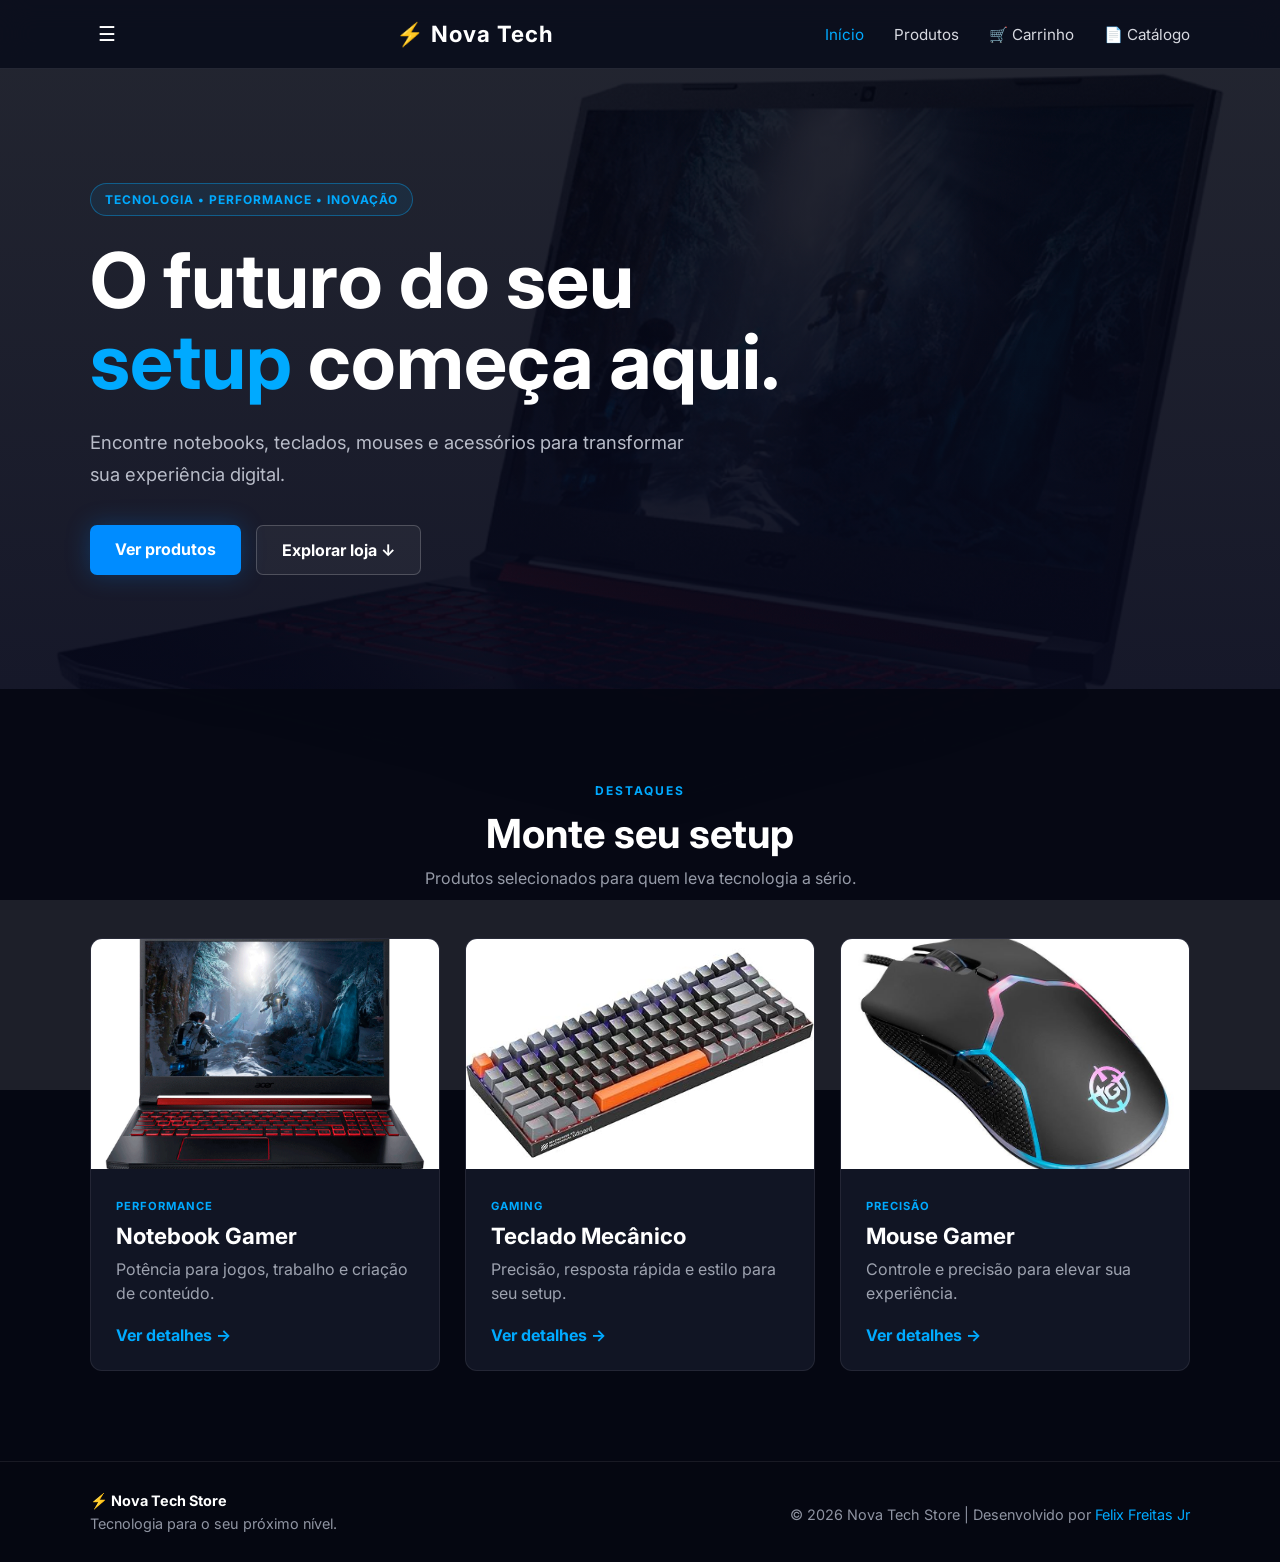
==== index.html @ f1680852 "feat: implementar layout inicial, carrinho localStorage e páginas produtos/detalhes/carrinho" ====
<!DOCTYPE html>
<html lang="pt-br">

<head>
    <meta charset="UTF-8">
    <meta name="viewport" content="width=device-width, initial-scale=1.0">

    <link rel="shortcut icon" href="img/favicon.png" type="image/x-icon">
    <link rel="stylesheet" href="css/style.css">

    <link href="https://fonts.googleapis.com/css2?family=Inter:wght@300;400;600;700;800&display=swap" rel="stylesheet">

    <title>Nova Tech Store</title>
</head>

<body>

    <header class="navbar">

        <div class="logo">
            ⚡ Nova Tech
        </div>

        <nav>
            <ul class="nav-links">
                <li>
                    <a href="index.html" class="active">
                        Início
                    </a>
                </li>

                <li>
                    <a href="pages/produtos.html">
                        Produtos
                    </a>
                </li>

                <!-- <li>
                    <a href="pages/detalhes.html">
                        Detalhes
                    </a>
                </li> -->

                <li>
                    <a href="pages/carrinho.html">
                        🛒 Carrinho
                    </a>
                </li>

                <li>
                    <a href="doc/catalogo.pdf" target="_blank">
                        📄 Catálogo
                    </a>
                </li>

            </ul>
        </nav>

    </header>


    <main>

        <section class="hero">

            <div class="hero-text">

                <span class="tag">
                    TECNOLOGIA • PERFORMANCE • INOVAÇÃO
                </span>

                <h1>
                    O futuro do seu
                    <span>setup</span>
                    começa aqui.
                </h1>

                <p>
                    Encontre notebooks, teclados, mouses e
                    acessórios para transformar sua experiência
                    digital.
                </p>

                <div class="hero-buttons">

                    <a href="pages/produtos.html" class="btn-primary">
                        Ver produtos
                    </a>

                    <a href="#destaques" class="btn-secondary">
                        Explorar loja ↓
                    </a>

                </div>

            </div>

        </section>


        <section id="destaques" class="destaques">

            <div class="section-title">

                <span>DESTAQUES</span>

                <h2>
                    Monte seu setup
                </h2>

                <p>
                    Produtos selecionados para quem leva
                    tecnologia a sério.
                </p>

            </div>


            <div class="cards">


                <article class="card">

                    <div class="card-image">

                        <img src="img/Notebook Gamer.png"
                            alt="Notebook Gamer">

                    </div>

                    <div class="card-content">

                        <span>
                            PERFORMANCE
                        </span>

                        <h3>
                            Notebook Gamer
                        </h3>

                        <p>
                            Potência para jogos, trabalho
                            e criação de conteúdo.
                        </p>

                        <a href="pages/detalhes.html">
                            Ver detalhes →
                        </a>

                    </div>

                </article>


                <article class="card">

                    <div class="card-image">

                        <img src="img/Teclado Mecânico.jpg"
                            alt="Teclado Mecânico">

                    </div>

                    <div class="card-content">

                        <span>
                            GAMING
                        </span>

                        <h3>
                            Teclado Mecânico
                        </h3>

                        <p>
                            Precisão, resposta rápida e
                            estilo para seu setup.
                        </p>

                        <a href="pages/detalhes.html">
                            Ver detalhes →
                        </a>

                    </div>

                </article>


                <article class="card">

                    <div class="card-image">

                        <img src="img/Mouse Gamer.jpg"
                            alt="Mouse Gamer">

                    </div>

                    <div class="card-content">

                        <span>
                            PRECISÃO
                        </span>

                        <h3>
                            Mouse Gamer
                        </h3>

                        <p>
                            Controle e precisão para elevar
                            sua experiência.
                        </p>

                        <a href="pages/detalhes.html">
                            Ver detalhes →
                        </a>

                    </div>

                </article>

            </div>

        </section>

    </main>


    <footer>

        <div>

            <strong>
                ⚡ Nova Tech Store
            </strong>

            <p>
                Tecnologia para o seu próximo nível.
            </p>

        </div>

        <p>
            © 2026 Nova Tech Store |
            Desenvolvido por
            <a href="https://github.com" target="_blank">
                Felix Freitas Jr
            </a>
        </p>

    </footer>


    <script src="js/script.js"></script>

</body>

</html>
---- css/style.css ----
/* CONFIGURAÇÕES GERAIS */

@import url('https://fonts.googleapis.com/css2?family=Inter:ital,opsz,wght@0,14..32,100..900;1,14..32,100..900&display=swap');

* {
    margin: 0;
    padding: 0;
    box-sizing: border-box;
}

html {
    scroll-behavior: smooth;
}

body {
    min-height: 100vh;

    font-family: "Inter", Arial, Helvetica, sans-serif;;
    color: white;

    background-image:
        linear-gradient(rgba(5, 8, 20, 0.88),
            rgba(8, 10, 30, 0.96)),
        url("../img/Notebook Gamer1.png");

    background-repeat: no-repeat;
    background-position: center;
    background-attachment: fixed;
    background-size: cover;

    background-color: #080b16;
}

/* MENU */

.navbar {
    position: sticky;
    top: 0;
    z-index: 1000;

    display: flex;
    justify-content: space-between;
    align-items: center;

    padding: 18px 7%;

    background-color: rgba(7, 10, 25, 0.80);

    backdrop-filter: blur(15px);
    -webkit-backdrop-filter: blur(15px);
    /* Safari */

    border-bottom: 1px solid rgba(255, 255, 255, 0.10);
}

/* LOGO */

.logo {
    font-size: 1.4rem;
    font-weight: bold;
    letter-spacing: 1px;
}

.logo span {
    color: #00aaff;
}

/* LINKS */

.nav-links {
    display: flex;
    gap: 30px;
    list-style: none;
}

.nav-links a {
    position: relative;
    color: #d7d9e0;
    text-decoration: none;
    font-size: 0.95rem;
    transition: 0.3s;
}

.nav-links a:hover {
    color: #00aaff;
}

/* LINHA DO LINK */

.nav-links a::after {
    content: "";
    position: absolute;
    left: 0;
    bottom: -7px;
    width: 0;
    height: 2px;
    background-color: #00aaff;
    transition: 0.3s;
}

.nav-links a:hover::after {
    width: 100%;
}

/* LINK ATIVO */

.nav-links .active {
    color: #00aaff;
}

/* HERO */

.hero {
    min-height: 620px;
    display: flex;
    align-items: center;
    padding: 80px 7%;
}

/* TEXTO */

.hero-text {
    max-width: 700px;
}

/* TAG */

.tag {
    display: inline-block;
    margin-bottom: 25px;
    padding: 8px 14px;
    border: 1px solid rgba(0, 170, 255, 0.4);
    border-radius: 30px;
    background-color: rgba(0, 170, 255, 0.08);
    color: #00aaff;
    font-size: 0.75rem;
    font-weight: bold;
    letter-spacing: 1px;
}

/* TÍTULO */

.hero h1 {
    font-size: clamp(2.8rem, 6vw, 5.5rem);
    line-height: 1.05;
    margin-bottom: 25px;
}

.hero h1 span {
    color: #00aaff;
}

/* TEXTO */

.hero p {
    max-width: 600px;
    margin-bottom: 35px;
    color: #b8bcc8;
    font-size: 1.15rem;
    line-height: 1.7;
}

/* BOTÕES */

.hero-buttons {
    display: flex;
    gap: 15px;
    flex-wrap: wrap;
}

.btn-primary,
.btn-secondary {
    display: inline-block;
    padding: 14px 25px;
    border-radius: 7px;
    text-decoration: none;
    font-weight: bold;
    transition: 0.3s;
}

/* BOTÃO PRINCIPAL */

.btn-primary {
    background-color: #008cff;
    color: white;
    box-shadow: 0 0 25px rgba(0, 140, 255, 0.25);
}

.btn-primary:hover {
    transform: translateY(-3px);
    box-shadow: 0 0 35px rgba(0, 140, 255, 0.50);
}

/* BOTÃO SECUNDÁRIO */

.btn-secondary {
    border: 1px solid rgba(255, 255, 255, 0.20);
    color: white;
    background-color: rgba(255, 255, 255, 0.05);
}

.btn-secondary:hover {
    background-color: rgba(255, 255, 255, 0.12);
    transform: translateY(-3px);
}

/* DESTAQUES */

.destaques {
    padding: 90px 7%;
    background-color: rgba(5, 7, 18, 0.90);
}

/* TÍTULO DA SEÇÃO */

.section-title {
    text-align: center;
    margin-bottom: 50px;
}

.section-title span {
    color: #00aaff;
    font-size: 0.75rem;
    font-weight: bold;
    letter-spacing: 2px;
}

.section-title h2 {
    margin: 10px 0;
    font-size: 2.5rem;
}

.section-title p {
    color: #969ba8;
}

/* CARDS */

.cards {
    display: grid;
    grid-template-columns: repeat(3, 1fr);
    gap: 25px;
    max-width: 1200px;
    margin: auto;
}

/* CARD */

.card {
    overflow: hidden;
    border: 1px solid rgba(255, 255, 255, 0.08);
    border-radius: 12px;
    background-color: rgba(20, 24, 40, 0.85);
    transition: 0.35s;
}

.card:hover {
    transform: translateY(-8px);
    border-color: rgba(0, 170, 255, 0.45);
    box-shadow: 0 15px 40px rgba(0, 0, 0, 0.35);
}

/* IMAGEM */

.card-image {
    height: 230px;
    display: flex;
    justify-content: center;
    align-items: center;
    overflow: hidden;
    background-color: rgba(255, 255, 255, 0.03);
}

.card-image img {
    width: 100%;
    height: 100%;
    object-fit: cover;
    transition: 0.4s;
}

.card:hover .card-image img {
    transform: scale(1.06);
}

/* CONTEÚDO */

.card-content {
    padding: 25px;
}

.card-content>span {
    color: #00aaff;
    font-size: 0.7rem;
    font-weight: bold;
    letter-spacing: 1px;
}

.card-content h3 {
    margin: 8px 0;
    font-size: 1.4rem;
}

.card-content p {
    margin-bottom: 20px;
    color: #9da2af;
    line-height: 1.5;
}

.card-content a {
    color: #00aaff;
    text-decoration: none;
    font-weight: bold;
}

.card-content a:hover {
    text-decoration: underline;
}

/* RODAPÉ */

footer {
    display: flex;
    justify-content: space-between;
    align-items: center;
    gap: 20px;
    padding: 30px 7%;
    border-top: 1px solid rgba(255, 255, 255, 0.08);
    background-color: #050711;
    color: #8f94a2;
    font-size: 0.9rem;
}

footer strong {
    color: white;
}

footer p {
    margin-top: 5px;
}

footer a {
    color: #00aaff;
    text-decoration: none;
}

/* CELULAR */

@media (max-width: 800px) {

    .navbar {
        flex-direction: column;
        gap: 15px;
    }

    .nav-links {
        gap: 15px;
        flex-wrap: wrap;
        justify-content: center;
    }

    .hero {
        min-height: 550px;

        padding: 60px 7%;
    }

    .cards {
        grid-template-columns: 1fr;
        max-width: 500px;
    }

    footer {
        flex-direction: column;
        text-align: center;
    }
}

/* =========================================
   PÁGINA DE PRODUTOS
   ========================================= */

.pagina-produtos {
    padding: 80px 7%;
}


/* CABEÇALHO */

.cabecalho-produtos {
    max-width: 800px;
    margin: 0 auto 60px;
    text-align: center;
}

.cabecalho-produtos>span {
    color: #00aaff;
    font-size: 0.75rem;
    font-weight: bold;
    letter-spacing: 2px;
}

.cabecalho-produtos h1 {
    margin: 15px 0;
    font-size: clamp(2.3rem, 5vw, 4rem);
    line-height: 1.1;
}

.cabecalho-produtos h1 strong {
    color: #00aaff;
}

.cabecalho-produtos p {
    color: #9da2af;
    font-size: 1.1rem;
    line-height: 1.6;
}


/* =========================================
   GRADE DE PRODUTOS
   ========================================= */

.grade-produtos {
    max-width: 1250px;
    margin: auto;
    display: grid;
    grid-template-columns: repeat(3, 1fr);
    gap: 25px;
}


/* =========================================
   CARD DO PRODUTO
   ========================================= */

.produto {
    overflow: hidden;
    background-color: rgba(15, 20, 35, 0.90);
    border: 1px solid rgba(255, 255, 255, 0.08);
    border-radius: 12px;
    transition: 0.35s;
}

.produto:hover {
    transform: translateY(-8px);
    border-color: rgba(0, 170, 255, 0.50);
    box-shadow:
        0 15px 40px rgba(0, 0, 0, 0.40),
        0 0 25px rgba(0, 170, 255, 0.08);
}


/* =========================================
   IMAGEM DO PRODUTO
   ========================================= */

.produto-imagem {
    height: 250px;
    display: flex;
    justify-content: center;
    align-items: center;
    overflow: hidden;
    background-color: rgba(255, 255, 255, 0.04);
}

.produto-imagem img {
    width: 100%;
    height: 100%;
    object-fit: cover;
    transition: 0.4s;
}

.produto:hover .produto-imagem img {
    transform: scale(1.07);
}


/* =========================================
   INFORMAÇÕES
   ========================================= */

.produto-info {
    padding: 25px;
}

.categoria {
    color: #00aaff;
    font-size: 0.7rem;
    font-weight: bold;
    letter-spacing: 1.5px;
}

.produto-info h2 {
    margin: 8px 0 10px;
    font-size: 1.35rem;
}

.produto-info p {
    min-height: 50px;
    margin-bottom: 20px;
    color: #999fac;
    line-height: 1.5;
}


/* =========================================
   PREÇO + BOTÃO
   ========================================= */

.produto-final {
    display: flex;
    justify-content: space-between;
    align-items: center;
    gap: 10px;
}

.produto-final strong {
    font-size: 1.25rem;
    color: white;
}

.produto-final a {
    padding: 9px 15px;
    border-radius: 6px;
    background-color: #008cff;
    color: white;
    text-decoration: none;
    font-size: 0.85rem;
    font-weight: bold;
    transition: 0.3s;
}

.produto-final a:hover {
    background-color: #006dcc;
    transform: scale(1.05);
}


/* =========================================
   RESPONSIVIDADE
   ========================================= */

@media (max-width: 1000px) {

    .grade-produtos {
        grid-template-columns: repeat(2, 1fr);
    }

}


@media (max-width: 650px) {

    .grade-produtos {
        grid-template-columns: 1fr;
    }

    .pagina-produtos {
        padding: 50px 5%;
    }

}

/* =========================================
   PÁGINA DE CONTATO
   ========================================= */

.pagina-contato {
    padding: 80px 7%;
}


/* CABEÇALHO */

.cabecalho-contato {
    max-width: 800px;
    margin: 0 auto 60px;
    text-align: center;
}

.cabecalho-contato>span {
    color: #00aaff;
    font-size: 0.75rem;
    font-weight: bold;
    letter-spacing: 2px;
}

.cabecalho-contato h1 {
    margin: 15px 0;
    font-size: clamp(2.3rem, 5vw, 4rem);
    line-height: 1.1;
}

.cabecalho-contato h1 strong {
    color: #00aaff;
}

.cabecalho-contato p {
    color: #9da2af;
    font-size: 1.1rem;
    line-height: 1.6;
}


/* ÁREA PRINCIPAL */

.area-contato {
    max-width: 1100px;
    margin: auto;

    display: grid;
    grid-template-columns: 0.9fr 1.1fr;

    gap: 60px;
    align-items: start;
}


/* INFORMAÇÕES */

.contato-info {
    padding-top: 20px;
}

.contato-info>span {
    color: #00aaff;
    font-size: 0.75rem;
    font-weight: bold;
    letter-spacing: 2px;
}

.contato-info h2 {
    margin: 15px 0 20px;

    font-size: 2.3rem;
    line-height: 1.2;
}

.contato-info h2 strong {
    color: #00aaff;
}

.contato-info>p {
    color: #9da2af;
    line-height: 1.7;
    margin-bottom: 35px;
}


/* DETALHES */

.contato-detalhes {
    display: flex;
    flex-direction: column;
    gap: 20px;
}

.contato-detalhes>div {
    display: flex;
    align-items: center;
    gap: 15px;
}

.contato-detalhes>div>span {
    width: 45px;
    height: 45px;

    display: flex;
    justify-content: center;
    align-items: center;

    border: 1px solid rgba(0, 170, 255, 0.25);
    border-radius: 8px;

    background-color: rgba(0, 170, 255, 0.08);

    font-size: 1.2rem;
}

.contato-detalhes strong {
    color: white;
}

.contato-detalhes p {
    margin-top: 4px;
    color: #8f94a2;
}


/* FORMULÁRIO */

.formulario-container {
    padding: 35px;

    border: 1px solid rgba(255, 255, 255, 0.08);
    border-radius: 12px;

    background-color: rgba(15, 20, 35, 0.90);

    box-shadow:
        0 15px 40px rgba(0, 0, 0, 0.25);
}


/* CAMPOS */

.campo {
    margin-bottom: 20px;
}

.campo label {
    display: block;

    margin-bottom: 8px;

    color: #d7d9e0;

    font-size: 0.9rem;
    font-weight: bold;
}


/* INPUTS */

.campo input,
.campo select,
.campo textarea {

    width: 100%;

    padding: 13px 15px;

    border: 1px solid rgba(255, 255, 255, 0.12);
    border-radius: 7px;

    outline: none;

    background-color: rgba(255, 255, 255, 0.05);

    color: white;

    font-family: inherit;
    font-size: 0.95rem;

    transition: 0.3s;
}


/* PLACEHOLDER */

.campo input::placeholder,
.campo textarea::placeholder {
    color: #737987;
}


/* SELECT */

.campo select {
    cursor: pointer;
}

.campo select option {
    background-color: #101522;
    color: white;
}


/* FOCO */

.campo input:focus,
.campo select:focus,
.campo textarea:focus {

    border-color: #00aaff;

    box-shadow:
        0 0 0 3px rgba(0, 170, 255, 0.10);
}


/* TEXTAREA */

.campo textarea {
    resize: vertical;
    min-height: 130px;
}


/* CHECKBOX */

.campo-checkbox {
    display: flex;
    align-items: center;

    gap: 10px;

    margin: 5px 0 25px;
}

.campo-checkbox input {
    width: 16px;
    height: 16px;

    accent-color: #00aaff;

    cursor: pointer;
}

.campo-checkbox label {
    color: #8f94a2;

    font-size: 0.85rem;

    cursor: pointer;
}


/* BOTÃO */

.btn-formulario {

    width: 100%;

    padding: 14px 20px;

    border: none;
    border-radius: 7px;

    background-color: #008cff;

    color: white;

    font-size: 0.95rem;
    font-weight: bold;

    cursor: pointer;

    box-shadow:
        0 0 25px rgba(0, 140, 255, 0.20);

    transition: 0.3s;
}

.btn-formulario:hover {

    transform: translateY(-3px);

    background-color: #0099ff;

    box-shadow:
        0 0 35px rgba(0, 140, 255, 0.45);
}


/* RESPONSIVIDADE */

@media (max-width: 850px) {

    .area-contato {
        grid-template-columns: 1fr;

        gap: 40px;
    }

    .contato-info {
        text-align: center;
    }

    .contato-detalhes {
        max-width: 400px;
        margin: auto;

        text-align: left;
    }

}


@media (max-width: 600px) {

    .pagina-contato {
        padding: 50px 5%;
    }

    .formulario-container {
        padding: 25px 20px;
    }

}

/* ===== Complemento: integração páginas produtos/detalhes/carrinho ===== */

/* Contador do carrinho (pequeno badge no link) */
#cart-count {
    display: inline-block;
    min-width: 20px;
    padding: 2px 6px;
    border-radius: 999px;
    background: rgba(0, 170, 255, 0.12);
    color: var(--accent, #00aaff);
    font-weight: 800;
    font-size: 0.85rem;
    vertical-align: middle;
    margin-left: 6px;
}

/* Botão adicionar ao carrinho (consistente com UI) */
.add-to-cart {
    background: linear-gradient(90deg, #00aaff, #7af0ff);
    color: #071827;
    border: none;
    padding: 8px 12px;
    border-radius: 8px;
    font-weight: 700;
    cursor: pointer;
    transition: transform 140ms ease, box-shadow 140ms ease;
}

.add-to-cart:hover {
    transform: translateY(-3px);
    box-shadow: 0 8px 20px rgba(0, 170, 255, 0.08);
}

.add-to-cart[disabled] {
    opacity: 0.7;
    cursor: default;
    transform: none;
}

/* Página de detalhes: layout responsivo */
.pagina-detalhes .detalhes-produto {
    display: flex;
    gap: 28px;
    align-items: flex-start;
    max-width: 1200px;
    margin: 0 auto;
    padding: 40px 7%;
}

.imagem-detalhe {
    flex: 0 0 420px;
    background: rgba(255, 255, 255, 0.02);
    padding: 18px;
    border-radius: 12px;
    display: flex;
    align-items: center;
    justify-content: center;
}

.imagem-detalhe img {
    max-width: 100%;
    height: auto;
    object-fit: contain;
}

.informacoes-detalhe {
    flex: 1;
    display: flex;
    flex-direction: column;
    gap: 12px;
}

/* Especificações e preço */
.especificacoes {
    color: #9da2af;
    padding-left: 1rem;
    margin-top: 8px;
}

.preco-detalhe strong {
    color: var(--accent, #00aaff);
    font-size: 1.5rem;
}

/* Carrinho: lista de itens */
.lista-carrinho {
    background: rgba(255, 255, 255, 0.02);
    border-radius: 12px;
    padding: 14px;
    border: 1px solid rgba(255, 255, 255, 0.04);
    min-height: 140px;
}

.item-carrinho {
    display: flex;
    gap: 12px;
    align-items: center;
    padding: 10px 0;
    border-bottom: 1px solid rgba(255, 255, 255, 0.03);
}

.item-carrinho:last-child {
    border-bottom: none;
}

.item-thumb {
    width: 84px;
    height: 64px;
    background: rgba(255, 255, 255, 0.02);
    display: flex;
    align-items: center;
    justify-content: center;
    border-radius: 8px;
    overflow: hidden;
}

.item-thumb img {
    max-width: 100%;
    max-height: 100%;
    object-fit: contain;
}

.item-info {
    flex: 1;
    display: flex;
    flex-direction: column;
    gap: 4px;
}

.item-info .nome {
    font-weight: 700;
    color: #fff;
}

.item-info .sku {
    color: #9da2af;
    font-size: 0.9rem;
}

/* Ações do item (quantidade / remover) */
.item-actions {
    display: flex;
    flex-direction: column;
    gap: 8px;
    align-items: flex-end;
}

.item-actions input[type="number"] {
    width: 72px;
    padding: 6px;
    border-radius: 8px;
    border: 1px solid rgba(255, 255, 255, 0.06);
    background: transparent;
    color: inherit;
}

.item-actions .remove-item {
    background: transparent;
    border: 1px solid rgba(255, 255, 255, 0.06);
    color: var(--muted, #9da2af);
    padding: 6px 8px;
    border-radius: 8px;
    cursor: pointer;
}

/* Resumo do pedido (lado direito) */
.resumo-carrinho {
    background: rgba(255, 255, 255, 0.02);
    border-radius: 12px;
    padding: 16px;
    border: 1px solid rgba(255, 255, 255, 0.04);
}

.resumo-carrinho h2 {
    margin-bottom: 8px;
    color: #fff;
}

#total-carrinho {
    font-weight: 800;
    color: var(--accent, #00aaff);
    font-size: 1.15rem;
}

/* Formulário de checkout (estilização leve) */
.formulario-pedido label {
    display: block;
    margin-top: 10px;
    color: var(--muted, #9da2af);
    font-weight: 700;
}

.formulario-pedido input,
.formulario-pedido select {
    width: 100%;
    padding: 10px;
    margin-top: 6px;
    border-radius: 8px;
    border: 1px solid rgba(255, 255, 255, 0.06);
    background: transparent;
    color: inherit;
}

.formulario-pedido button[type="submit"] {
    margin-top: 12px;
}

/* Menu mobile: quando JS mostra .nav-links no mobile */
.nav-links.mobile-open {
    display: flex !important;
    flex-direction: column;
    gap: 12px;
    padding: 12px;
    background: rgba(255, 255, 255, 0.02);
    border-radius: 8px;
}

/* Utilitários */
.hidden {
    display: none !important;
}

.center {
    text-align: center;
}

.text-muted {
    color: #9da2af;
}

/* Responsividade fina */
@media (max-width: 980px) {
    .pagina-detalhes .detalhes-produto {
        flex-direction: column;
        padding: 28px 5%;
    }

    .item-thumb {
        width: 72px;
        height: 56px;
    }
}

@media (max-width: 640px) {
    .nav-links {
        display: none;
    }

    /* JS deve alternar .mobile-open */
    .pagina-carrinho {
        padding: 20px 5%;
        grid-template-columns: 1fr;
    }

    .pagina-detalhes .detalhes-produto {
        padding: 18px 5%;
    }
}

/* ===== Ajustes visuais para contato / formulário ===== */
.pagina-contato, .formulario-pedido {
  padding: 40px 7%;
  max-width: 1100px;
  margin: 0 auto;
}

.formulario-pedido {
  background: linear-gradient(180deg, rgba(255,255,255,0.02), rgba(255,255,255,0.01));
  border-radius: 12px;
  padding: 20px;
  border: 1px solid rgba(255,255,255,0.04);
}

.formulario-pedido h2 {
  margin-bottom: 8px;
  color: #fff;
}

.formulario-pedido p { color: #9da2af; margin-bottom: 12px; }

.formulario-pedido label {
  display:block;
  margin-top:12px;
  color:#d7d9e0;
  font-weight:700;
  font-size:0.95rem;
}

.formulario-pedido input,
.formulario-pedido select,
.formulario-pedido textarea {
  width:100%;
  padding:12px 14px;
  margin-top:6px;
  border-radius:8px;
  border:1px solid rgba(255,255,255,0.06);
  background: rgba(255,255,255,0.02);
  color: #e6eef6;
  font-size:0.95rem;
}

.formulario-pedido textarea { min-height:120px; resize:vertical; }

.btn-formulario, .formulario-pedido button[type="submit"] {
  display:inline-block;
  width:100%;
  padding:12px 16px;
  margin-top:14px;
  border-radius:8px;
  border:none;
  background: linear-gradient(90deg,#00aaff,#7af0ff);
  color:#071827;
  font-weight:800;
  cursor:pointer;
  box-shadow: 0 10px 30px rgba(0,170,255,0.08);
}

.btn-formulario:hover, .formulario-pedido button[type="submit"]:hover {
  transform: translateY(-3px);
  box-shadow: 0 14px 40px rgba(0,170,255,0.12);
}

/* Responsividade */
@media (max-width: 800px) {
  .formulario-pedido { padding: 16px; }
  .pagina-contato { padding: 28px 5%; }
}
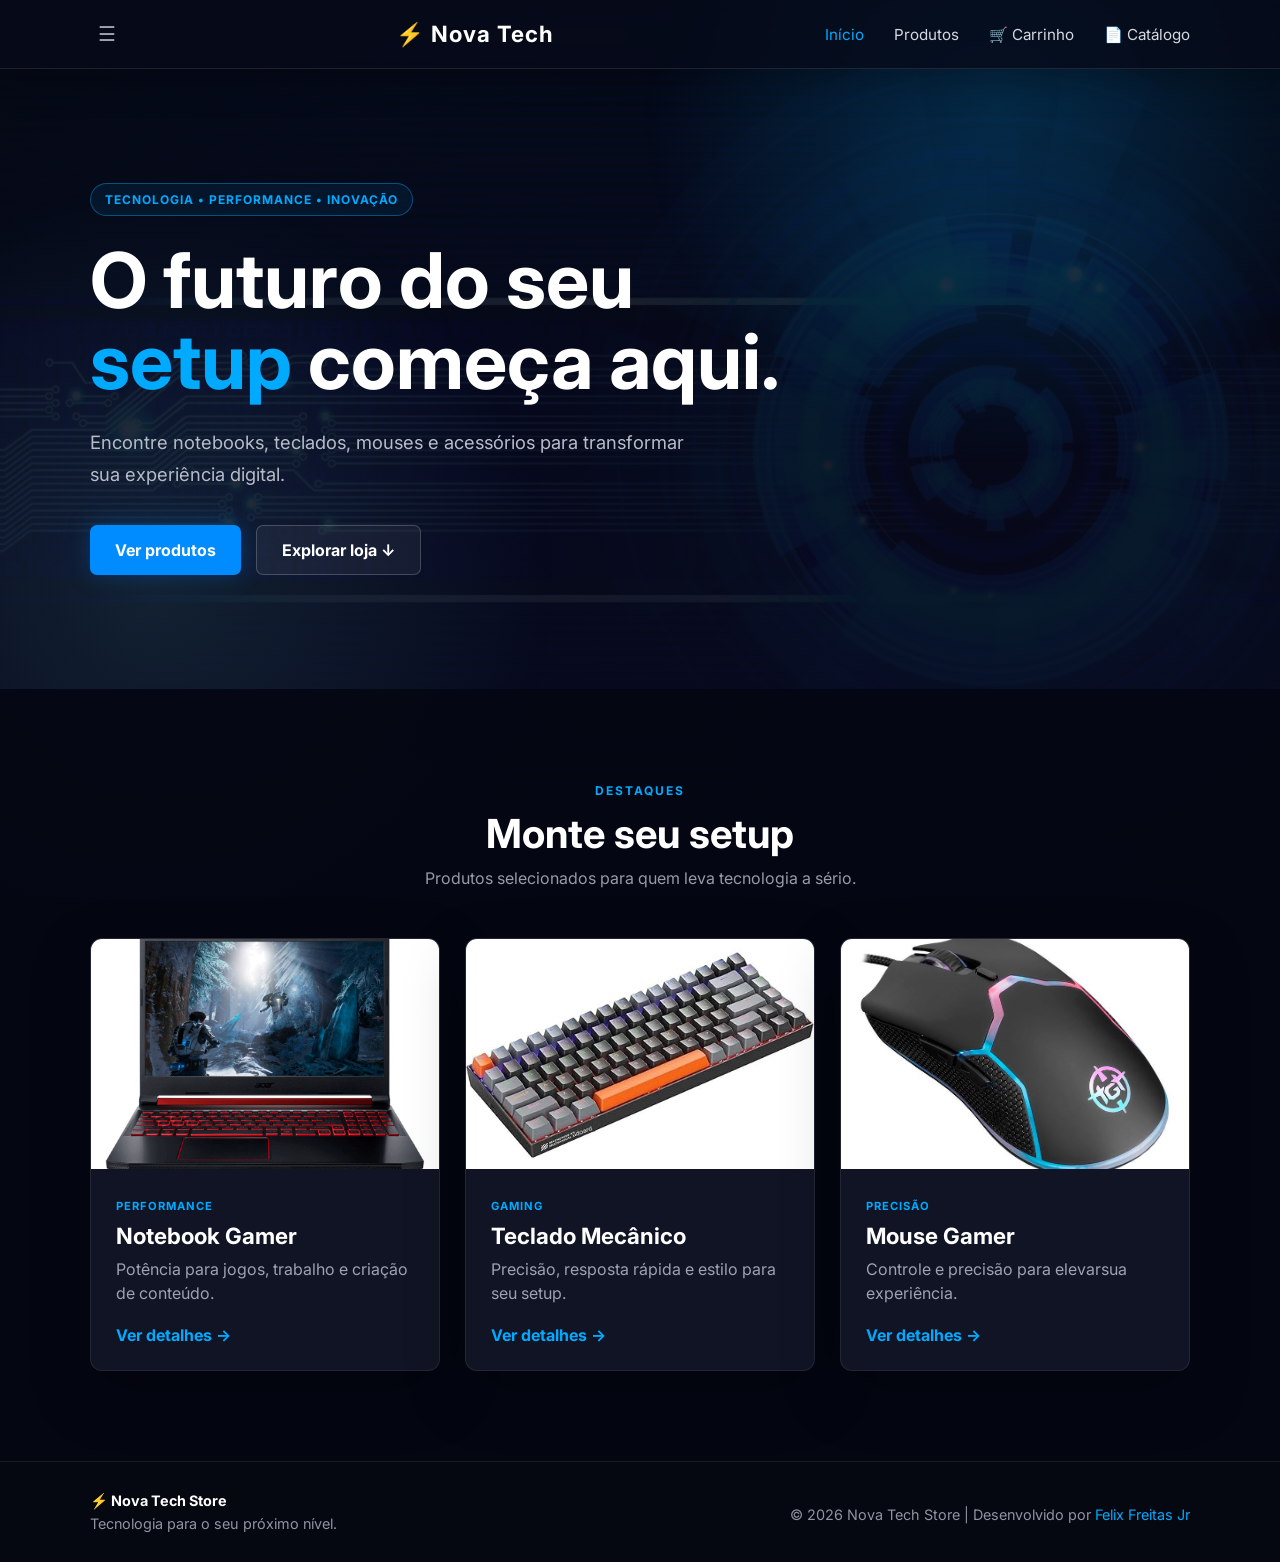
==== commit 757cf51d: "ajustes" ====
--- a/index.html
+++ b/index.html
@@ -7,6 +7,7 @@
 
     <link rel="shortcut icon" href="img/favicon.png" type="image/x-icon">
     <link rel="stylesheet" href="css/style.css">
+    <link rel="stylesheet" href="css/responsive.css">
 
     <link href="https://fonts.googleapis.com/css2?family=Inter:wght@300;400;600;700;800&display=swap" rel="stylesheet">
 
@@ -16,241 +17,88 @@
 <body>
 
     <header class="navbar">
-
-        <div class="logo">
-            ⚡ Nova Tech
-        </div>
-
+        <div class="logo">⚡ Nova Tech</div>
         <nav>
             <ul class="nav-links">
-                <li>
-                    <a href="index.html" class="active">
-                        Início
-                    </a>
-                </li>
-
-                <li>
-                    <a href="pages/produtos.html">
-                        Produtos
-                    </a>
-                </li>
-
-                <!-- <li>
-                    <a href="pages/detalhes.html">
-                        Detalhes
-                    </a>
-                </li> -->
-
-                <li>
-                    <a href="pages/carrinho.html">
-                        🛒 Carrinho
-                    </a>
-                </li>
-
-                <li>
-                    <a href="doc/catalogo.pdf" target="_blank">
-                        📄 Catálogo
-                    </a>
-                </li>
-
+                <li><a href="index.html" class="active">Início</a></li>
+                <li><a href="pages/produtos.html">Produtos</a></li>
+                <li><a href="pages/carrinho.html">🛒 Carrinho</a></li>
+                <li><a href="doc/catalogo.pdf" target="_blank">📄 Catálogo</a></li>
             </ul>
         </nav>
-
     </header>
 
-
     <main>
-
         <section class="hero">
-
             <div class="hero-text">
-
-                <span class="tag">
-                    TECNOLOGIA • PERFORMANCE • INOVAÇÃO
-                </span>
-
-                <h1>
-                    O futuro do seu
-                    <span>setup</span>
-                    começa aqui.
-                </h1>
-
-                <p>
-                    Encontre notebooks, teclados, mouses e
-                    acessórios para transformar sua experiência
-                    digital.
-                </p>
+                <span class="tag">TECNOLOGIA • PERFORMANCE • INOVAÇÃO</span>
+                <h1>O futuro do seu <span>setup</span> começa aqui.</h1>
+                <p>Encontre notebooks, teclados, mouses e acessórios para transformar sua experiência digital.</p>
 
                 <div class="hero-buttons">
-
-                    <a href="pages/produtos.html" class="btn-primary">
-                        Ver produtos
-                    </a>
-
-                    <a href="#destaques" class="btn-secondary">
-                        Explorar loja ↓
-                    </a>
-
+                    <a href="pages/produtos.html" class="btn-primary">Ver produtos</a>
+                    <a href="#destaques" class="btn-secondary">Explorar loja ↓</a>
                 </div>
-
             </div>
-
         </section>
 
-
         <section id="destaques" class="destaques">
-
             <div class="section-title">
-
                 <span>DESTAQUES</span>
-
-                <h2>
-                    Monte seu setup
-                </h2>
-
-                <p>
-                    Produtos selecionados para quem leva
-                    tecnologia a sério.
-                </p>
-
+                <h2>Monte seu setup</h2>
+                <p>Produtos selecionados para quem leva tecnologia a sério. </p>
             </div>
-
 
             <div class="cards">
 
-
                 <article class="card">
-
                     <div class="card-image">
-
                         <img src="img/Notebook Gamer.png"
                             alt="Notebook Gamer">
-
                     </div>
 
                     <div class="card-content">
-
-                        <span>
-                            PERFORMANCE
-                        </span>
-
-                        <h3>
-                            Notebook Gamer
-                        </h3>
-
-                        <p>
-                            Potência para jogos, trabalho
-                            e criação de conteúdo.
-                        </p>
-
-                        <a href="pages/detalhes.html">
-                            Ver detalhes →
-                        </a>
-
+                        <span>PERFORMANCE</span>
+                        <h3>Notebook Gamer</h3>
+                        <p>Potência para jogos, trabalho e criação de conteúdo.</p>
+                        <a href="pages/detalhes.html">Ver detalhes →</a>
                     </div>
-
                 </article>
 
+                <article class="card">
+                    <div class="card-image">
+                        <img src="img/Teclado Mecânico.jpg" alt="Teclado Mecânico">
+                    </div>
+                    <div class="card-content">
+                        <span>GAMING</span>
+                        <h3>Teclado Mecânico</h3>
+                        <p>Precisão, resposta rápida e estilo para seu setup.</p>
+                        <a href="pages/detalhes.html">Ver detalhes →</a>
+                    </div>
+                </article>
 
                 <article class="card">
-
                     <div class="card-image">
-
-                        <img src="img/Teclado Mecânico.jpg"
-                            alt="Teclado Mecânico">
-
+                        <img src="img/Mouse Gamer.jpg" alt="Mouse Gamer">
                     </div>
-
                     <div class="card-content">
-
-                        <span>
-                            GAMING
-                        </span>
-
-                        <h3>
-                            Teclado Mecânico
-                        </h3>
-
-                        <p>
-                            Precisão, resposta rápida e
-                            estilo para seu setup.
-                        </p>
-
-                        <a href="pages/detalhes.html">
-                            Ver detalhes →
-                        </a>
-
+                        <span>PRECISÃO</span>
+                        <h3>Mouse Gamer</h3>
+                        <p>Controle e precisão para elevarsua experiência.</p>
+                        <a href="pages/detalhes.html">Ver detalhes →</a>
                     </div>
-
                 </article>
-
-
-                <article class="card">
-
-                    <div class="card-image">
-
-                        <img src="img/Mouse Gamer.jpg"
-                            alt="Mouse Gamer">
-
-                    </div>
-
-                    <div class="card-content">
-
-                        <span>
-                            PRECISÃO
-                        </span>
-
-                        <h3>
-                            Mouse Gamer
-                        </h3>
-
-                        <p>
-                            Controle e precisão para elevar
-                            sua experiência.
-                        </p>
-
-                        <a href="pages/detalhes.html">
-                            Ver detalhes →
-                        </a>
-
-                    </div>
-
-                </article>
-
             </div>
-
         </section>
-
     </main>
 
-
     <footer>
-
         <div>
-
-            <strong>
-                ⚡ Nova Tech Store
-            </strong>
-
-            <p>
-                Tecnologia para o seu próximo nível.
-            </p>
-
+            <strong>⚡ Nova Tech Store</strong> <p>Tecnologia para o seu próximo nível.</p>
         </div>
-
-        <p>
-            © 2026 Nova Tech Store |
-            Desenvolvido por
-            <a href="https://github.com" target="_blank">
-                Felix Freitas Jr
-            </a>
-        </p>
-
+        <p>© 2026 Nova Tech Store | Desenvolvido por <a href="https://github.com" target="_blank"> Felix Freitas Jr</a></p>
     </footer>
 
-
     <script src="js/script.js"></script>
-
 </body>
-
 </html>
--- a/css/style.css
+++ b/css/style.css
@@ -14,20 +14,17 @@
 
 body {
     min-height: 100vh;
-
-    font-family: "Inter", Arial, Helvetica, sans-serif;;
+    font-family: "Inter", Arial, Helvetica, sans-serif;
     color: white;
-
     background-image:
         linear-gradient(rgba(5, 8, 20, 0.88),
             rgba(8, 10, 30, 0.96)),
-        url("../img/Notebook Gamer1.png");
+        url("../img/principal.jpg");
 
     background-repeat: no-repeat;
     background-position: center;
     background-attachment: fixed;
     background-size: cover;
-
     background-color: #080b16;
 }
 
@@ -343,223 +340,6 @@
     text-decoration: none;
 }
 
-/* CELULAR */
-
-@media (max-width: 800px) {
-
-    .navbar {
-        flex-direction: column;
-        gap: 15px;
-    }
-
-    .nav-links {
-        gap: 15px;
-        flex-wrap: wrap;
-        justify-content: center;
-    }
-
-    .hero {
-        min-height: 550px;
-
-        padding: 60px 7%;
-    }
-
-    .cards {
-        grid-template-columns: 1fr;
-        max-width: 500px;
-    }
-
-    footer {
-        flex-direction: column;
-        text-align: center;
-    }
-}
-
-/* =========================================
-   PÁGINA DE PRODUTOS
-   ========================================= */
-
-.pagina-produtos {
-    padding: 80px 7%;
-}
-
-
-/* CABEÇALHO */
-
-.cabecalho-produtos {
-    max-width: 800px;
-    margin: 0 auto 60px;
-    text-align: center;
-}
-
-.cabecalho-produtos>span {
-    color: #00aaff;
-    font-size: 0.75rem;
-    font-weight: bold;
-    letter-spacing: 2px;
-}
-
-.cabecalho-produtos h1 {
-    margin: 15px 0;
-    font-size: clamp(2.3rem, 5vw, 4rem);
-    line-height: 1.1;
-}
-
-.cabecalho-produtos h1 strong {
-    color: #00aaff;
-}
-
-.cabecalho-produtos p {
-    color: #9da2af;
-    font-size: 1.1rem;
-    line-height: 1.6;
-}
-
-
-/* =========================================
-   GRADE DE PRODUTOS
-   ========================================= */
-
-.grade-produtos {
-    max-width: 1250px;
-    margin: auto;
-    display: grid;
-    grid-template-columns: repeat(3, 1fr);
-    gap: 25px;
-}
-
-
-/* =========================================
-   CARD DO PRODUTO
-   ========================================= */
-
-.produto {
-    overflow: hidden;
-    background-color: rgba(15, 20, 35, 0.90);
-    border: 1px solid rgba(255, 255, 255, 0.08);
-    border-radius: 12px;
-    transition: 0.35s;
-}
-
-.produto:hover {
-    transform: translateY(-8px);
-    border-color: rgba(0, 170, 255, 0.50);
-    box-shadow:
-        0 15px 40px rgba(0, 0, 0, 0.40),
-        0 0 25px rgba(0, 170, 255, 0.08);
-}
-
-
-/* =========================================
-   IMAGEM DO PRODUTO
-   ========================================= */
-
-.produto-imagem {
-    height: 250px;
-    display: flex;
-    justify-content: center;
-    align-items: center;
-    overflow: hidden;
-    background-color: rgba(255, 255, 255, 0.04);
-}
-
-.produto-imagem img {
-    width: 100%;
-    height: 100%;
-    object-fit: cover;
-    transition: 0.4s;
-}
-
-.produto:hover .produto-imagem img {
-    transform: scale(1.07);
-}
-
-
-/* =========================================
-   INFORMAÇÕES
-   ========================================= */
-
-.produto-info {
-    padding: 25px;
-}
-
-.categoria {
-    color: #00aaff;
-    font-size: 0.7rem;
-    font-weight: bold;
-    letter-spacing: 1.5px;
-}
-
-.produto-info h2 {
-    margin: 8px 0 10px;
-    font-size: 1.35rem;
-}
-
-.produto-info p {
-    min-height: 50px;
-    margin-bottom: 20px;
-    color: #999fac;
-    line-height: 1.5;
-}
-
-
-/* =========================================
-   PREÇO + BOTÃO
-   ========================================= */
-
-.produto-final {
-    display: flex;
-    justify-content: space-between;
-    align-items: center;
-    gap: 10px;
-}
-
-.produto-final strong {
-    font-size: 1.25rem;
-    color: white;
-}
-
-.produto-final a {
-    padding: 9px 15px;
-    border-radius: 6px;
-    background-color: #008cff;
-    color: white;
-    text-decoration: none;
-    font-size: 0.85rem;
-    font-weight: bold;
-    transition: 0.3s;
-}
-
-.produto-final a:hover {
-    background-color: #006dcc;
-    transform: scale(1.05);
-}
-
-
-/* =========================================
-   RESPONSIVIDADE
-   ========================================= */
-
-@media (max-width: 1000px) {
-
-    .grade-produtos {
-        grid-template-columns: repeat(2, 1fr);
-    }
-
-}
-
-
-@media (max-width: 650px) {
-
-    .grade-produtos {
-        grid-template-columns: 1fr;
-    }
-
-    .pagina-produtos {
-        padding: 50px 5%;
-    }
-
-}
 
 /* =========================================
    PÁGINA DE CONTATO
@@ -601,20 +381,16 @@
     line-height: 1.6;
 }
 
-
 /* ÁREA PRINCIPAL */
 
 .area-contato {
     max-width: 1100px;
     margin: auto;
-
     display: grid;
     grid-template-columns: 0.9fr 1.1fr;
-
     gap: 60px;
     align-items: start;
 }
-
 
 /* INFORMAÇÕES */
 
@@ -631,7 +407,6 @@
 
 .contato-info h2 {
     margin: 15px 0 20px;
-
     font-size: 2.3rem;
     line-height: 1.2;
 }
@@ -646,7 +421,6 @@
     margin-bottom: 35px;
 }
 
-
 /* DETALHES */
 
 .contato-detalhes {
@@ -664,16 +438,12 @@
 .contato-detalhes>div>span {
     width: 45px;
     height: 45px;
-
     display: flex;
     justify-content: center;
     align-items: center;
-
     border: 1px solid rgba(0, 170, 255, 0.25);
     border-radius: 8px;
-
     background-color: rgba(0, 170, 255, 0.08);
-
     font-size: 1.2rem;
 }
 
@@ -686,21 +456,15 @@
     color: #8f94a2;
 }
 
-
 /* FORMULÁRIO */
 
 .formulario-container {
     padding: 35px;
-
     border: 1px solid rgba(255, 255, 255, 0.08);
     border-radius: 12px;
-
     background-color: rgba(15, 20, 35, 0.90);
-
-    box-shadow:
-        0 15px 40px rgba(0, 0, 0, 0.25);
-}
-
+    box-shadow: 0 15px 40px rgba(0, 0, 0, 0.25);
+}
 
 /* CAMPOS */
 
@@ -710,41 +474,28 @@
 
 .campo label {
     display: block;
-
     margin-bottom: 8px;
-
     color: #d7d9e0;
-
     font-size: 0.9rem;
     font-weight: bold;
 }
-
 
 /* INPUTS */
 
 .campo input,
 .campo select,
 .campo textarea {
-
     width: 100%;
-
     padding: 13px 15px;
-
     border: 1px solid rgba(255, 255, 255, 0.12);
     border-radius: 7px;
-
     outline: none;
-
     background-color: rgba(255, 255, 255, 0.05);
-
     color: white;
-
     font-family: inherit;
     font-size: 0.95rem;
-
     transition: 0.3s;
 }
-
 
 /* PLACEHOLDER */
 
@@ -753,7 +504,6 @@
     color: #737987;
 }
 
-
 /* SELECT */
 
 .campo select {
@@ -765,19 +515,14 @@
     color: white;
 }
 
-
 /* FOCO */
 
 .campo input:focus,
 .campo select:focus,
 .campo textarea:focus {
-
     border-color: #00aaff;
-
-    box-shadow:
-        0 0 0 3px rgba(0, 170, 255, 0.10);
-}
-
+    box-shadow: 0 0 0 3px rgba(0, 170, 255, 0.10);
+}
 
 /* TEXTAREA */
 
@@ -786,107 +531,48 @@
     min-height: 130px;
 }
 
-
 /* CHECKBOX */
 
 .campo-checkbox {
     display: flex;
     align-items: center;
-
     gap: 10px;
-
     margin: 5px 0 25px;
 }
 
 .campo-checkbox input {
     width: 16px;
     height: 16px;
-
     accent-color: #00aaff;
-
     cursor: pointer;
 }
 
 .campo-checkbox label {
     color: #8f94a2;
-
     font-size: 0.85rem;
-
     cursor: pointer;
 }
 
-
 /* BOTÃO */
 
 .btn-formulario {
-
     width: 100%;
-
     padding: 14px 20px;
-
     border: none;
     border-radius: 7px;
-
     background-color: #008cff;
-
     color: white;
-
     font-size: 0.95rem;
     font-weight: bold;
-
     cursor: pointer;
-
-    box-shadow:
-        0 0 25px rgba(0, 140, 255, 0.20);
-
+    box-shadow: 0 0 25px rgba(0, 140, 255, 0.20);
     transition: 0.3s;
 }
 
 .btn-formulario:hover {
-
     transform: translateY(-3px);
-
     background-color: #0099ff;
-
-    box-shadow:
-        0 0 35px rgba(0, 140, 255, 0.45);
-}
-
-
-/* RESPONSIVIDADE */
-
-@media (max-width: 850px) {
-
-    .area-contato {
-        grid-template-columns: 1fr;
-
-        gap: 40px;
-    }
-
-    .contato-info {
-        text-align: center;
-    }
-
-    .contato-detalhes {
-        max-width: 400px;
-        margin: auto;
-
-        text-align: left;
-    }
-
-}
-
-
-@media (max-width: 600px) {
-
-    .pagina-contato {
-        padding: 50px 5%;
-    }
-
-    .formulario-container {
-        padding: 25px 20px;
-    }
-
+    box-shadow: 0 0 35px rgba(0, 140, 255, 0.45);
 }
 
 /* ===== Complemento: integração páginas produtos/detalhes/carrinho ===== */
@@ -973,6 +659,10 @@
     font-size: 1.5rem;
 }
 
+.cabecalho-carrinho {
+    margin-bottom: 20px;
+}
+
 /* Carrinho: lista de itens */
 .lista-carrinho {
     background: rgba(255, 255, 255, 0.02);
@@ -1119,100 +809,419 @@
     color: #9da2af;
 }
 
-/* Responsividade fina */
-@media (max-width: 980px) {
-    .pagina-detalhes .detalhes-produto {
-        flex-direction: column;
-        padding: 28px 5%;
-    }
-
-    .item-thumb {
-        width: 72px;
-        height: 56px;
-    }
-}
-
-@media (max-width: 640px) {
-    .nav-links {
-        display: none;
-    }
-
-    /* JS deve alternar .mobile-open */
-    .pagina-carrinho {
-        padding: 20px 5%;
-        grid-template-columns: 1fr;
-    }
-
-    .pagina-detalhes .detalhes-produto {
-        padding: 18px 5%;
-    }
-}
-
 /* ===== Ajustes visuais para contato / formulário ===== */
-.pagina-contato, .formulario-pedido {
-  padding: 40px 7%;
-  max-width: 1100px;
-  margin: 0 auto;
-}
-
+.pagina-contato,
 .formulario-pedido {
-  background: linear-gradient(180deg, rgba(255,255,255,0.02), rgba(255,255,255,0.01));
-  border-radius: 12px;
-  padding: 20px;
-  border: 1px solid rgba(255,255,255,0.04);
+    padding: 40px 7%;
+    max-width: 1100px;
+    margin: 0 auto;
+}
+
+.formulario-pedido {
+    background: linear-gradient(180deg, rgba(255, 255, 255, 0.02), rgba(255, 255, 255, 0.01));
+    border-radius: 12px;
+    padding: 20px;
+    border: 1px solid rgba(255, 255, 255, 0.04);
 }
 
 .formulario-pedido h2 {
-  margin-bottom: 8px;
-  color: #fff;
-}
-
-.formulario-pedido p { color: #9da2af; margin-bottom: 12px; }
+    margin-bottom: 8px;
+    color: #fff;
+}
+
+.formulario-pedido p {
+    color: #9da2af;
+    margin-bottom: 12px;
+}
 
 .formulario-pedido label {
-  display:block;
-  margin-top:12px;
-  color:#d7d9e0;
-  font-weight:700;
-  font-size:0.95rem;
+    display: block;
+    margin-top: 12px;
+    color: #d7d9e0;
+    font-weight: 700;
+    font-size: 0.95rem;
 }
 
 .formulario-pedido input,
 .formulario-pedido select,
 .formulario-pedido textarea {
-  width:100%;
-  padding:12px 14px;
-  margin-top:6px;
-  border-radius:8px;
-  border:1px solid rgba(255,255,255,0.06);
-  background: rgba(255,255,255,0.02);
-  color: #e6eef6;
-  font-size:0.95rem;
-}
-
-.formulario-pedido textarea { min-height:120px; resize:vertical; }
-
-.btn-formulario, .formulario-pedido button[type="submit"] {
-  display:inline-block;
-  width:100%;
-  padding:12px 16px;
-  margin-top:14px;
-  border-radius:8px;
-  border:none;
-  background: linear-gradient(90deg,#00aaff,#7af0ff);
-  color:#071827;
-  font-weight:800;
-  cursor:pointer;
-  box-shadow: 0 10px 30px rgba(0,170,255,0.08);
-}
-
-.btn-formulario:hover, .formulario-pedido button[type="submit"]:hover {
-  transform: translateY(-3px);
-  box-shadow: 0 14px 40px rgba(0,170,255,0.12);
-}
-
-/* Responsividade */
-@media (max-width: 800px) {
-  .formulario-pedido { padding: 16px; }
-  .pagina-contato { padding: 28px 5%; }
-}
+    width: 100%;
+    padding: 12px 14px;
+    margin-top: 6px;
+    border-radius: 8px;
+    border: 1px solid rgba(255, 255, 255, 0.06);
+    background: rgba(255, 255, 255, 0.02);
+    color: #e6eef6;
+    font-size: 0.95rem;
+}
+
+.formulario-pedido textarea {
+    min-height: 120px;
+    resize: vertical;
+}
+
+.btn-formulario,
+.formulario-pedido button[type="submit"] {
+    display: inline-block;
+    width: 100%;
+    padding: 12px 16px;
+    margin-top: 14px;
+    border-radius: 8px;
+    border: none;
+    background: linear-gradient(90deg, #00aaff, #7af0ff);
+    color: #071827;
+    font-weight: 800;
+    cursor: pointer;
+    box-shadow: 0 10px 30px rgba(0, 170, 255, 0.08);
+}
+
+.btn-formulario:hover,
+.formulario-pedido button[type="submit"]:hover {
+    transform: translateY(-3px);
+    box-shadow: 0 14px 40px rgba(0, 170, 255, 0.12);
+}
+
+
+
+/* ===== UI/UX loja: catálogo, detalhes e checkout ===== */
+:root {
+    --accent: #00aaff;
+    --accent-2: #7af0ff;
+    --surface: rgba(14, 18, 34, 0.88);
+    --surface-soft: rgba(255, 255, 255, 0.055);
+    --muted: #9da2af;
+    --border: rgba(255, 255, 255, 0.10);
+}
+
+body::before {
+    content: "";
+    position: fixed;
+    inset: 0;
+    pointer-events: none;
+    background: radial-gradient(circle at 78% 12%, rgba(0, 170, 255, 0.20), transparent 28%),
+        radial-gradient(circle at 12% 65%, rgba(122, 240, 255, 0.10), transparent 32%);
+    z-index: -1;
+}
+
+.navbar {
+    box-shadow: 0 12px 35px rgba(0, 0, 0, 0.25);
+}
+
+.logo {
+    white-space: nowrap;
+}
+
+.produto,
+.card,
+.checkout-bag,
+.checkout-summary,
+.checkout-form,
+.informacoes-detalhe,
+.imagem-detalhe {
+    box-shadow: 0 22px 60px rgba(0, 0, 0, 0.26);
+}
+
+.produto {
+    position: relative;
+    display: flex;
+    flex-direction: column;
+}
+
+.produto::before {
+    content: "Pronta entrega";
+    position: absolute;
+    top: 14px;
+    left: 14px;
+    z-index: 2;
+    padding: 6px 10px;
+    border-radius: 999px;
+    background: rgba(0, 170, 255, 0.92);
+    color: #03111f;
+    font-size: 0.72rem;
+    font-weight: 900;
+}
+
+.produto-info {
+    display: flex;
+    flex: 1;
+    flex-direction: column;
+}
+
+.produto-final {
+    margin-top: auto;
+    align-items: stretch;
+}
+
+.produto-final>div {
+    display: flex;
+    gap: 8px;
+    flex-wrap: wrap;
+    justify-content: flex-end;
+}
+
+.produto-final a,
+.produto-final button,
+.btn-primary,
+.btn-secondary {
+    min-height: 42px;
+    display: inline-flex;
+    align-items: center;
+    justify-content: center;
+}
+
+.produto-final strong {
+    letter-spacing: -0.03em;
+}
+
+.pagina-detalhes.container {
+    padding: 54px 0 80px;
+}
+
+.pagina-detalhes .detalhes-produto {
+    display: grid;
+    grid-template-columns: minmax(300px, 0.92fr) minmax(320px, 1.08fr);
+    gap: 34px;
+}
+
+.imagem-detalhe,
+.informacoes-detalhe {
+    border: 1px solid var(--border);
+    background: linear-gradient(180deg, var(--surface), rgba(8, 12, 25, 0.90));
+}
+
+.imagem-detalhe {
+    flex-basis: auto;
+}
+
+.gallery {
+    width: 100%;
+}
+
+#main-image {
+    width: 100%;
+    aspect-ratio: 1 / 0.78;
+    border-radius: 18px;
+    background: rgba(255, 255, 255, 0.04);
+    object-fit: cover;
+}
+
+.thumbs {
+    display: flex;
+    gap: 10px;
+    margin-top: 12px;
+    overflow-x: auto;
+    padding-bottom: 4px;
+}
+
+.thumb {
+    width: 78px;
+    height: 62px;
+    object-fit: cover;
+    border-radius: 12px;
+    border: 1px solid var(--border);
+    opacity: 0.78;
+    transition: 0.2s;
+}
+
+.thumb:hover {
+    opacity: 1;
+    transform: translateY(-2px);
+    border-color: var(--accent);
+}
+
+.informacoes-detalhe {
+    padding: clamp(22px, 4vw, 38px);
+    border-radius: 18px;
+}
+
+.informacoes-detalhe h1 {
+    font-size: clamp(2rem, 4vw, 3.2rem);
+    line-height: 1;
+}
+
+.descricao {
+    color: #c7ccd7;
+    font-size: 1.05rem;
+    line-height: 1.7;
+}
+
+.especificacoes {
+    display: grid;
+    grid-template-columns: repeat(2, minmax(0, 1fr));
+    gap: 10px;
+    padding: 0;
+    list-style: none;
+}
+
+.especificacoes li {
+    padding: 12px;
+    border: 1px solid var(--border);
+    border-radius: 12px;
+    background: var(--surface-soft);
+}
+
+.acoes {
+    display: grid;
+    gap: 14px;
+    margin-top: 10px;
+}
+
+.acoes>div {
+    flex-wrap: wrap;
+}
+
+.checkout-store {
+    padding: 70px 7%;
+}
+
+.checkout-grid {
+    max-width: 1220px;
+    margin: 0 auto;
+    display: grid;
+    grid-template-columns: minmax(0, 1.35fr) minmax(300px, 0.65fr);
+    gap: 24px;
+    align-items: start;
+}
+
+.checkout-bag,
+.checkout-summary,
+.checkout-form {
+    border: 1px solid var(--border);
+    border-radius: 22px;
+    background: linear-gradient(180deg, var(--surface), rgba(8, 12, 25, 0.88));
+}
+
+.checkout-bag {
+    padding: clamp(18px, 3vw, 28px);
+}
+
+.checkout-panel-title {
+    display: flex;
+    justify-content: space-between;
+    gap: 14px;
+    align-items: flex-start;
+    margin-bottom: 18px;
+}
+
+.checkout-panel-title span,
+.summary-eyebrow {
+    color: var(--accent);
+    font-size: 0.72rem;
+    font-weight: 900;
+    letter-spacing: 0.16em;
+}
+
+.mini-link {
+    color: var(--accent-2);
+    text-decoration: none;
+    font-weight: 800;
+}
+
+.item-carrinho {
+    padding: 16px;
+    margin-bottom: 12px;
+    border: 1px solid var(--border);
+    border-radius: 16px;
+    background: rgba(255, 255, 255, 0.035);
+}
+
+.item-thumb {
+    width: 104px;
+    height: 82px;
+}
+
+.item-actions .remove-item:hover {
+    color: #fff;
+    border-color: rgba(255, 95, 95, 0.55);
+}
+
+.checkout-summary {
+    position: sticky;
+    top: 92px;
+    padding: 24px;
+}
+
+.summary-line,
+.summary-total {
+    display: flex;
+    justify-content: space-between;
+    gap: 14px;
+    padding: 14px 0;
+    border-bottom: 1px solid var(--border);
+    color: #d9deea;
+}
+
+.summary-total {
+    border-bottom: 0;
+    font-size: 1.15rem;
+}
+
+.free-shipping {
+    color: #72f5b1;
+}
+
+.summary-note {
+    color: var(--muted);
+    line-height: 1.5;
+    font-size: 0.9rem;
+}
+
+.checkout-form {
+    max-width: none;
+    margin: 0;
+    padding: clamp(20px, 3vw, 30px);
+}
+
+.formulario-pedido form {
+    display: grid;
+    grid-template-columns: repeat(2, minmax(0, 1fr));
+    gap: 14px 18px;
+}
+
+.formulario-pedido label {
+    margin-top: 0;
+}
+
+.formulario-pedido form>label {
+    align-self: end;
+}
+
+.formulario-pedido form>button,
+.formulario-pedido form>textarea,
+.formulario-pedido .form-row {
+    grid-column: 1 / -1;
+}
+
+.form-row {
+    display: grid;
+    grid-template-columns: repeat(2, minmax(0, 1fr));
+    gap: 18px;
+}
+
+.formulario-pedido input:focus,
+.formulario-pedido select:focus,
+.formulario-pedido textarea:focus {
+    outline: none;
+    border-color: var(--accent);
+    box-shadow: 0 0 0 4px rgba(0, 170, 255, 0.12);
+}
+
+.formulario-pedido select option {
+    background: #101522;
+    color: #fff;
+}
+
+.related-card {
+    width: 150px;
+    padding: 10px;
+    border: 1px solid var(--border);
+    border-radius: 14px;
+    background: rgba(255, 255, 255, 0.04);
+    text-align: center;
+    transition: transform 0.2s ease, border-color 0.2s ease;
+}
+
+.related-card:hover {
+    transform: translateY(-3px);
+    border-color: var(--accent);
+}
--- a/css/responsive.css
+++ b/css/responsive.css
@@ -0,0 +1,164 @@
+@media (max-width: 600px) {
+
+    .pagina-contato {
+        padding: 50px 5%;
+    }
+
+    .formulario-container {
+        padding: 25px 20px;
+    }
+
+}
+
+@media (max-width: 640px) {
+    .nav-links {
+        display: none;
+    }
+
+    .pagina-carrinho {
+        padding: 20px 5%;
+        grid-template-columns: 1fr;
+    }
+
+    .pagina-detalhes .detalhes-produto {
+        padding: 18px 5%;
+    }
+}
+
+@media (max-width: 650px) {
+
+    .grade-produtos {
+        grid-template-columns: 1fr;
+    }
+
+    .pagina-produtos {
+        padding: 50px 5%;
+    }
+
+}
+
+@media (max-width: 700px) {
+
+    .produto-final,
+    .checkout-panel-title,
+    .item-carrinho {
+        flex-direction: column;
+        align-items: stretch;
+    }
+
+    .produto-final>div,
+    .produto-final a,
+    .produto-final button {
+        width: 100%;
+    }
+
+    .checkout-store {
+        padding: 42px 5%;
+    }
+
+    .formulario-pedido form,
+    .form-row,
+    .especificacoes {
+        grid-template-columns: 1fr;
+    }
+
+    .item-actions {
+        align-items: stretch;
+    }
+
+    .item-actions input[type="number"] {
+        width: 100%;
+    }
+}
+
+@media (max-width: 800px) {
+
+    .navbar {
+        flex-direction: column;
+        gap: 15px;
+    }
+
+    .nav-links {
+        gap: 15px;
+        flex-wrap: wrap;
+        justify-content: center;
+    }
+
+    .hero {
+        min-height: 550px;
+
+        padding: 60px 7%;
+    }
+
+    .cards {
+        grid-template-columns: 1fr;
+        max-width: 500px;
+    }
+
+    footer {
+        flex-direction: column;
+        text-align: center;
+    }
+
+    .formulario-pedido {
+        padding: 16px;
+    }
+
+    .pagina-contato {
+        padding: 28px 5%;
+    }
+}
+
+@media (max-width: 850px) {
+
+    .area-contato {
+        grid-template-columns: 1fr;
+
+        gap: 40px;
+    }
+
+    .contato-info {
+        text-align: center;
+    }
+
+    .contato-detalhes {
+        max-width: 400px;
+        margin: auto;
+
+        text-align: left;
+    }
+
+}
+
+@media (max-width: 980px) {
+    .pagina-detalhes .detalhes-produto {
+        flex-direction: column;
+        padding: 28px 5%;
+    }
+
+    .item-thumb {
+        width: 72px;
+        height: 56px;
+    }
+
+    .pagina-detalhes .detalhes-produto,
+    .checkout-grid {
+        grid-template-columns: 1fr;
+    }
+
+    .checkout-summary {
+        position: static;
+    }
+
+    .imagem-detalhe {
+        width: 100%;
+    }
+}
+
+@media (max-width: 1000px) {
+
+    .grade-produtos {
+        grid-template-columns: repeat(2, 1fr);
+    }
+
+}
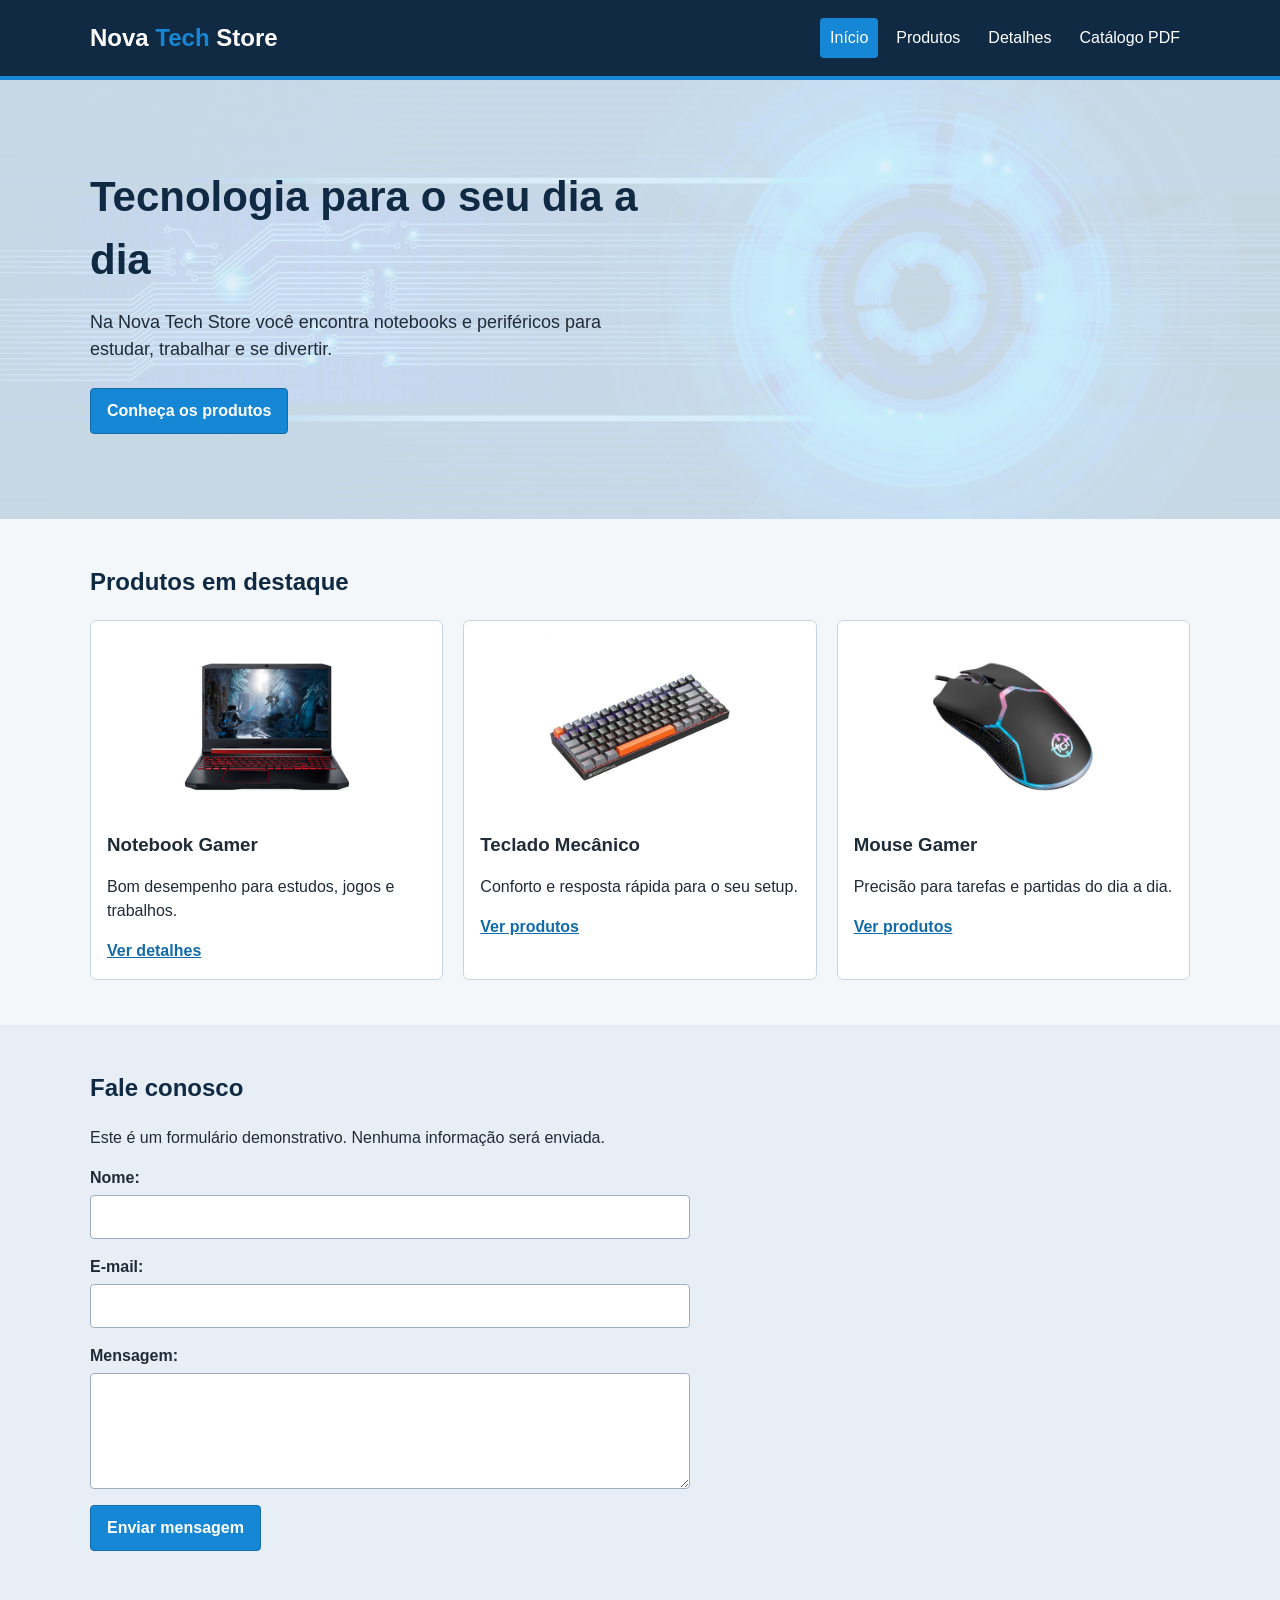
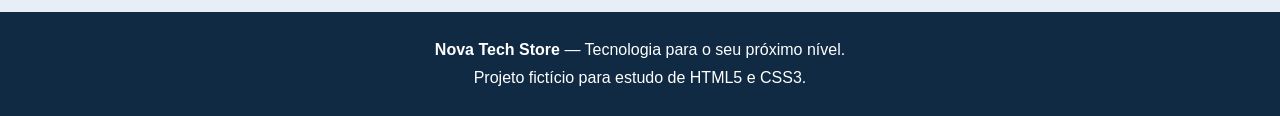
==== commit f6392da3: "Simplifica site Nova Tech para atividade HTML CSS" ====
--- a/index.html
+++ b/index.html
@@ -1,104 +1,77 @@
-<!DOCTYPE html>
-<html lang="pt-br">
-
-<head>
-    <meta charset="UTF-8">
-    <meta name="viewport" content="width=device-width, initial-scale=1.0">
-
-    <link rel="shortcut icon" href="img/favicon.png" type="image/x-icon">
-    <link rel="stylesheet" href="css/style.css">
-    <link rel="stylesheet" href="css/responsive.css">
-
-    <link href="https://fonts.googleapis.com/css2?family=Inter:wght@300;400;600;700;800&display=swap" rel="stylesheet">
-
-    <title>Nova Tech Store</title>
-</head>
-
-<body>
-
-    <header class="navbar">
-        <div class="logo">⚡ Nova Tech</div>
-        <nav>
-            <ul class="nav-links">
-                <li><a href="index.html" class="active">Início</a></li>
-                <li><a href="pages/produtos.html">Produtos</a></li>
-                <li><a href="pages/carrinho.html">🛒 Carrinho</a></li>
-                <li><a href="doc/catalogo.pdf" target="_blank">📄 Catálogo</a></li>
-            </ul>
-        </nav>
-    </header>
-
-    <main>
-        <section class="hero">
-            <div class="hero-text">
-                <span class="tag">TECNOLOGIA • PERFORMANCE • INOVAÇÃO</span>
-                <h1>O futuro do seu <span>setup</span> começa aqui.</h1>
-                <p>Encontre notebooks, teclados, mouses e acessórios para transformar sua experiência digital.</p>
-
-                <div class="hero-buttons">
-                    <a href="pages/produtos.html" class="btn-primary">Ver produtos</a>
-                    <a href="#destaques" class="btn-secondary">Explorar loja ↓</a>
-                </div>
-            </div>
-        </section>
-
-        <section id="destaques" class="destaques">
-            <div class="section-title">
-                <span>DESTAQUES</span>
-                <h2>Monte seu setup</h2>
-                <p>Produtos selecionados para quem leva tecnologia a sério. </p>
-            </div>
-
-            <div class="cards">
-
-                <article class="card">
-                    <div class="card-image">
-                        <img src="img/Notebook Gamer.png"
-                            alt="Notebook Gamer">
-                    </div>
-
-                    <div class="card-content">
-                        <span>PERFORMANCE</span>
-                        <h3>Notebook Gamer</h3>
-                        <p>Potência para jogos, trabalho e criação de conteúdo.</p>
-                        <a href="pages/detalhes.html">Ver detalhes →</a>
-                    </div>
-                </article>
-
-                <article class="card">
-                    <div class="card-image">
-                        <img src="img/Teclado Mecânico.jpg" alt="Teclado Mecânico">
-                    </div>
-                    <div class="card-content">
-                        <span>GAMING</span>
-                        <h3>Teclado Mecânico</h3>
-                        <p>Precisão, resposta rápida e estilo para seu setup.</p>
-                        <a href="pages/detalhes.html">Ver detalhes →</a>
-                    </div>
-                </article>
-
-                <article class="card">
-                    <div class="card-image">
-                        <img src="img/Mouse Gamer.jpg" alt="Mouse Gamer">
-                    </div>
-                    <div class="card-content">
-                        <span>PRECISÃO</span>
-                        <h3>Mouse Gamer</h3>
-                        <p>Controle e precisão para elevarsua experiência.</p>
-                        <a href="pages/detalhes.html">Ver detalhes →</a>
-                    </div>
-                </article>
-            </div>
-        </section>
-    </main>
-
-    <footer>
-        <div>
-            <strong>⚡ Nova Tech Store</strong> <p>Tecnologia para o seu próximo nível.</p>
-        </div>
-        <p>© 2026 Nova Tech Store | Desenvolvido por <a href="https://github.com" target="_blank"> Felix Freitas Jr</a></p>
-    </footer>
-
-    <script src="js/script.js"></script>
-</body>
-</html>+<!DOCTYPE html>
+<html lang="pt-BR">
+<head>
+    <meta charset="UTF-8">
+    <meta name="viewport" content="width=device-width, initial-scale=1.0">
+    <title>Nova Tech Store | Início</title>
+    <link rel="icon" href="img/favicon.png" type="image/png">
+    <link rel="stylesheet" href="css/style.css">
+</head>
+<body>
+    <header class="cabecalho">
+        <div class="limite">
+            <p class="logo">Nova <span>Tech</span> Store</p>
+            <nav aria-label="Menu principal">
+                <ul class="menu">
+                    <li><a class="ativo" href="index.html">Início</a></li>
+                    <li><a href="pages/produtos.html">Produtos</a></li>
+                    <li><a href="pages/detalhes.html">Detalhes</a></li>
+                    <li><a href="doc/catalogo.pdf" target="_blank">Catálogo PDF</a></li>
+                </ul>
+            </nav>
+        </div>
+    </header>
+
+    <main>
+        <section class="apresentacao">
+            <div class="limite">
+                <h1>Tecnologia para o seu dia a dia</h1>
+                <p>Na Nova Tech Store você encontra notebooks e periféricos para estudar, trabalhar e se divertir.</p>
+                <a class="botao" href="pages/produtos.html">Conheça os produtos</a>
+            </div>
+        </section>
+
+        <section class="secao limite" aria-labelledby="titulo-destaques">
+            <h2 id="titulo-destaques">Produtos em destaque</h2>
+            <div class="lista-destaques">
+                <article class="destaque">
+                    <img src="img/Notebook%20Gamer.png" alt="Notebook gamer preto aberto">
+                    <h3>Notebook Gamer</h3>
+                    <p>Bom desempenho para estudos, jogos e trabalhos.</p>
+                    <a href="pages/detalhes.html">Ver detalhes</a>
+                </article>
+                <article class="destaque">
+                    <img src="img/Teclado%20Mec%C3%A2nico.jpg" alt="Teclado mecânico com iluminação">
+                    <h3>Teclado Mecânico</h3>
+                    <p>Conforto e resposta rápida para o seu setup.</p>
+                    <a href="pages/produtos.html#teclados">Ver produtos</a>
+                </article>
+                <article class="destaque">
+                    <img src="img/Mouse%20Gamer.jpg" alt="Mouse gamer preto">
+                    <h3>Mouse Gamer</h3>
+                    <p>Precisão para tarefas e partidas do dia a dia.</p>
+                    <a href="pages/produtos.html#mouses">Ver produtos</a>
+                </article>
+            </div>
+        </section>
+
+        <section class="secao contato" id="contato">
+            <div class="limite">
+                <h2>Fale conosco</h2>
+                <p>Este é um formulário demonstrativo. Nenhuma informação será enviada.</p>
+                <form action="#contato" method="get" class="formulario">
+                    <p><label for="nome">Nome:</label><input type="text" id="nome" name="nome" required></p>
+                    <p><label for="email">E-mail:</label><input type="email" id="email" name="email" required></p>
+                    <p><label for="mensagem">Mensagem:</label><textarea id="mensagem" name="mensagem" rows="4"></textarea></p>
+                    <p><button type="submit">Enviar mensagem</button></p>
+                </form>
+            </div>
+        </section>
+    </main>
+
+    <footer class="rodape">
+        <p><strong>Nova Tech Store</strong> — Tecnologia para o seu próximo nível.</p>
+        <p>Projeto fictício para estudo de HTML5 e CSS3.</p>
+    </footer>
+</body>
+</html>
--- a/css/style.css
+++ b/css/style.css
@@ -1,1227 +1,297 @@
-/* CONFIGURAÇÕES GERAIS */
-
-@import url('https://fonts.googleapis.com/css2?family=Inter:ital,opsz,wght@0,14..32,100..900;1,14..32,100..900&display=swap');
-
-* {
-    margin: 0;
-    padding: 0;
-    box-sizing: border-box;
-}
-
-html {
-    scroll-behavior: smooth;
-}
-
-body {
-    min-height: 100vh;
-    font-family: "Inter", Arial, Helvetica, sans-serif;
-    color: white;
-    background-image:
-        linear-gradient(rgba(5, 8, 20, 0.88),
-            rgba(8, 10, 30, 0.96)),
-        url("../img/principal.jpg");
-
-    background-repeat: no-repeat;
-    background-position: center;
-    background-attachment: fixed;
-    background-size: cover;
-    background-color: #080b16;
-}
-
-/* MENU */
-
-.navbar {
-    position: sticky;
-    top: 0;
-    z-index: 1000;
-
-    display: flex;
-    justify-content: space-between;
-    align-items: center;
-
-    padding: 18px 7%;
-
-    background-color: rgba(7, 10, 25, 0.80);
-
-    backdrop-filter: blur(15px);
-    -webkit-backdrop-filter: blur(15px);
-    /* Safari */
-
-    border-bottom: 1px solid rgba(255, 255, 255, 0.10);
-}
-
-/* LOGO */
-
-.logo {
-    font-size: 1.4rem;
-    font-weight: bold;
-    letter-spacing: 1px;
-}
-
-.logo span {
-    color: #00aaff;
-}
-
-/* LINKS */
-
-.nav-links {
-    display: flex;
-    gap: 30px;
-    list-style: none;
-}
-
-.nav-links a {
-    position: relative;
-    color: #d7d9e0;
-    text-decoration: none;
-    font-size: 0.95rem;
-    transition: 0.3s;
-}
-
-.nav-links a:hover {
-    color: #00aaff;
-}
-
-/* LINHA DO LINK */
-
-.nav-links a::after {
-    content: "";
-    position: absolute;
-    left: 0;
-    bottom: -7px;
-    width: 0;
-    height: 2px;
-    background-color: #00aaff;
-    transition: 0.3s;
-}
-
-.nav-links a:hover::after {
-    width: 100%;
-}
-
-/* LINK ATIVO */
-
-.nav-links .active {
-    color: #00aaff;
-}
-
-/* HERO */
-
-.hero {
-    min-height: 620px;
-    display: flex;
-    align-items: center;
-    padding: 80px 7%;
-}
-
-/* TEXTO */
-
-.hero-text {
-    max-width: 700px;
-}
-
-/* TAG */
-
-.tag {
-    display: inline-block;
-    margin-bottom: 25px;
-    padding: 8px 14px;
-    border: 1px solid rgba(0, 170, 255, 0.4);
-    border-radius: 30px;
-    background-color: rgba(0, 170, 255, 0.08);
-    color: #00aaff;
-    font-size: 0.75rem;
-    font-weight: bold;
-    letter-spacing: 1px;
-}
-
-/* TÍTULO */
-
-.hero h1 {
-    font-size: clamp(2.8rem, 6vw, 5.5rem);
-    line-height: 1.05;
-    margin-bottom: 25px;
-}
-
-.hero h1 span {
-    color: #00aaff;
-}
-
-/* TEXTO */
-
-.hero p {
-    max-width: 600px;
-    margin-bottom: 35px;
-    color: #b8bcc8;
-    font-size: 1.15rem;
-    line-height: 1.7;
-}
-
-/* BOTÕES */
-
-.hero-buttons {
-    display: flex;
-    gap: 15px;
-    flex-wrap: wrap;
-}
-
-.btn-primary,
-.btn-secondary {
-    display: inline-block;
-    padding: 14px 25px;
-    border-radius: 7px;
-    text-decoration: none;
-    font-weight: bold;
-    transition: 0.3s;
-}
-
-/* BOTÃO PRINCIPAL */
-
-.btn-primary {
-    background-color: #008cff;
-    color: white;
-    box-shadow: 0 0 25px rgba(0, 140, 255, 0.25);
-}
-
-.btn-primary:hover {
-    transform: translateY(-3px);
-    box-shadow: 0 0 35px rgba(0, 140, 255, 0.50);
-}
-
-/* BOTÃO SECUNDÁRIO */
-
-.btn-secondary {
-    border: 1px solid rgba(255, 255, 255, 0.20);
-    color: white;
-    background-color: rgba(255, 255, 255, 0.05);
-}
-
-.btn-secondary:hover {
-    background-color: rgba(255, 255, 255, 0.12);
-    transform: translateY(-3px);
-}
-
-/* DESTAQUES */
-
-.destaques {
-    padding: 90px 7%;
-    background-color: rgba(5, 7, 18, 0.90);
-}
-
-/* TÍTULO DA SEÇÃO */
-
-.section-title {
-    text-align: center;
-    margin-bottom: 50px;
-}
-
-.section-title span {
-    color: #00aaff;
-    font-size: 0.75rem;
-    font-weight: bold;
-    letter-spacing: 2px;
-}
-
-.section-title h2 {
-    margin: 10px 0;
-    font-size: 2.5rem;
-}
-
-.section-title p {
-    color: #969ba8;
-}
-
-/* CARDS */
-
-.cards {
-    display: grid;
-    grid-template-columns: repeat(3, 1fr);
-    gap: 25px;
-    max-width: 1200px;
-    margin: auto;
-}
-
-/* CARD */
-
-.card {
-    overflow: hidden;
-    border: 1px solid rgba(255, 255, 255, 0.08);
-    border-radius: 12px;
-    background-color: rgba(20, 24, 40, 0.85);
-    transition: 0.35s;
-}
-
-.card:hover {
-    transform: translateY(-8px);
-    border-color: rgba(0, 170, 255, 0.45);
-    box-shadow: 0 15px 40px rgba(0, 0, 0, 0.35);
-}
-
-/* IMAGEM */
-
-.card-image {
-    height: 230px;
-    display: flex;
-    justify-content: center;
-    align-items: center;
-    overflow: hidden;
-    background-color: rgba(255, 255, 255, 0.03);
-}
-
-.card-image img {
-    width: 100%;
-    height: 100%;
-    object-fit: cover;
-    transition: 0.4s;
-}
-
-.card:hover .card-image img {
-    transform: scale(1.06);
-}
-
-/* CONTEÚDO */
-
-.card-content {
-    padding: 25px;
-}
-
-.card-content>span {
-    color: #00aaff;
-    font-size: 0.7rem;
-    font-weight: bold;
-    letter-spacing: 1px;
-}
-
-.card-content h3 {
-    margin: 8px 0;
-    font-size: 1.4rem;
-}
-
-.card-content p {
-    margin-bottom: 20px;
-    color: #9da2af;
-    line-height: 1.5;
-}
-
-.card-content a {
-    color: #00aaff;
-    text-decoration: none;
-    font-weight: bold;
-}
-
-.card-content a:hover {
-    text-decoration: underline;
-}
-
-/* RODAPÉ */
-
-footer {
-    display: flex;
-    justify-content: space-between;
-    align-items: center;
-    gap: 20px;
-    padding: 30px 7%;
-    border-top: 1px solid rgba(255, 255, 255, 0.08);
-    background-color: #050711;
-    color: #8f94a2;
-    font-size: 0.9rem;
-}
-
-footer strong {
-    color: white;
-}
-
-footer p {
-    margin-top: 5px;
-}
-
-footer a {
-    color: #00aaff;
-    text-decoration: none;
-}
-
-
-/* =========================================
-   PÁGINA DE CONTATO
-   ========================================= */
-
-.pagina-contato {
-    padding: 80px 7%;
-}
-
-
-/* CABEÇALHO */
-
-.cabecalho-contato {
-    max-width: 800px;
-    margin: 0 auto 60px;
-    text-align: center;
-}
-
-.cabecalho-contato>span {
-    color: #00aaff;
-    font-size: 0.75rem;
-    font-weight: bold;
-    letter-spacing: 2px;
-}
-
-.cabecalho-contato h1 {
-    margin: 15px 0;
-    font-size: clamp(2.3rem, 5vw, 4rem);
-    line-height: 1.1;
-}
-
-.cabecalho-contato h1 strong {
-    color: #00aaff;
-}
-
-.cabecalho-contato p {
-    color: #9da2af;
-    font-size: 1.1rem;
-    line-height: 1.6;
-}
-
-/* ÁREA PRINCIPAL */
-
-.area-contato {
-    max-width: 1100px;
-    margin: auto;
-    display: grid;
-    grid-template-columns: 0.9fr 1.1fr;
-    gap: 60px;
-    align-items: start;
-}
-
-/* INFORMAÇÕES */
-
-.contato-info {
-    padding-top: 20px;
-}
-
-.contato-info>span {
-    color: #00aaff;
-    font-size: 0.75rem;
-    font-weight: bold;
-    letter-spacing: 2px;
-}
-
-.contato-info h2 {
-    margin: 15px 0 20px;
-    font-size: 2.3rem;
-    line-height: 1.2;
-}
-
-.contato-info h2 strong {
-    color: #00aaff;
-}
-
-.contato-info>p {
-    color: #9da2af;
-    line-height: 1.7;
-    margin-bottom: 35px;
-}
-
-/* DETALHES */
-
-.contato-detalhes {
-    display: flex;
-    flex-direction: column;
-    gap: 20px;
-}
-
-.contato-detalhes>div {
-    display: flex;
-    align-items: center;
-    gap: 15px;
-}
-
-.contato-detalhes>div>span {
-    width: 45px;
-    height: 45px;
-    display: flex;
-    justify-content: center;
-    align-items: center;
-    border: 1px solid rgba(0, 170, 255, 0.25);
-    border-radius: 8px;
-    background-color: rgba(0, 170, 255, 0.08);
-    font-size: 1.2rem;
-}
-
-.contato-detalhes strong {
-    color: white;
-}
-
-.contato-detalhes p {
-    margin-top: 4px;
-    color: #8f94a2;
-}
-
-/* FORMULÁRIO */
-
-.formulario-container {
-    padding: 35px;
-    border: 1px solid rgba(255, 255, 255, 0.08);
-    border-radius: 12px;
-    background-color: rgba(15, 20, 35, 0.90);
-    box-shadow: 0 15px 40px rgba(0, 0, 0, 0.25);
-}
-
-/* CAMPOS */
-
-.campo {
-    margin-bottom: 20px;
-}
-
-.campo label {
-    display: block;
-    margin-bottom: 8px;
-    color: #d7d9e0;
-    font-size: 0.9rem;
-    font-weight: bold;
-}
-
-/* INPUTS */
-
-.campo input,
-.campo select,
-.campo textarea {
-    width: 100%;
-    padding: 13px 15px;
-    border: 1px solid rgba(255, 255, 255, 0.12);
-    border-radius: 7px;
-    outline: none;
-    background-color: rgba(255, 255, 255, 0.05);
-    color: white;
-    font-family: inherit;
-    font-size: 0.95rem;
-    transition: 0.3s;
-}
-
-/* PLACEHOLDER */
-
-.campo input::placeholder,
-.campo textarea::placeholder {
-    color: #737987;
-}
-
-/* SELECT */
-
-.campo select {
-    cursor: pointer;
-}
-
-.campo select option {
-    background-color: #101522;
-    color: white;
-}
-
-/* FOCO */
-
-.campo input:focus,
-.campo select:focus,
-.campo textarea:focus {
-    border-color: #00aaff;
-    box-shadow: 0 0 0 3px rgba(0, 170, 255, 0.10);
-}
-
-/* TEXTAREA */
-
-.campo textarea {
-    resize: vertical;
-    min-height: 130px;
-}
-
-/* CHECKBOX */
-
-.campo-checkbox {
-    display: flex;
-    align-items: center;
-    gap: 10px;
-    margin: 5px 0 25px;
-}
-
-.campo-checkbox input {
-    width: 16px;
-    height: 16px;
-    accent-color: #00aaff;
-    cursor: pointer;
-}
-
-.campo-checkbox label {
-    color: #8f94a2;
-    font-size: 0.85rem;
-    cursor: pointer;
-}
-
-/* BOTÃO */
-
-.btn-formulario {
-    width: 100%;
-    padding: 14px 20px;
-    border: none;
-    border-radius: 7px;
-    background-color: #008cff;
-    color: white;
-    font-size: 0.95rem;
-    font-weight: bold;
-    cursor: pointer;
-    box-shadow: 0 0 25px rgba(0, 140, 255, 0.20);
-    transition: 0.3s;
-}
-
-.btn-formulario:hover {
-    transform: translateY(-3px);
-    background-color: #0099ff;
-    box-shadow: 0 0 35px rgba(0, 140, 255, 0.45);
-}
-
-/* ===== Complemento: integração páginas produtos/detalhes/carrinho ===== */
-
-/* Contador do carrinho (pequeno badge no link) */
-#cart-count {
-    display: inline-block;
-    min-width: 20px;
-    padding: 2px 6px;
-    border-radius: 999px;
-    background: rgba(0, 170, 255, 0.12);
-    color: var(--accent, #00aaff);
-    font-weight: 800;
-    font-size: 0.85rem;
-    vertical-align: middle;
-    margin-left: 6px;
-}
-
-/* Botão adicionar ao carrinho (consistente com UI) */
-.add-to-cart {
-    background: linear-gradient(90deg, #00aaff, #7af0ff);
-    color: #071827;
-    border: none;
-    padding: 8px 12px;
-    border-radius: 8px;
-    font-weight: 700;
-    cursor: pointer;
-    transition: transform 140ms ease, box-shadow 140ms ease;
-}
-
-.add-to-cart:hover {
-    transform: translateY(-3px);
-    box-shadow: 0 8px 20px rgba(0, 170, 255, 0.08);
-}
-
-.add-to-cart[disabled] {
-    opacity: 0.7;
-    cursor: default;
-    transform: none;
-}
-
-/* Página de detalhes: layout responsivo */
-.pagina-detalhes .detalhes-produto {
-    display: flex;
-    gap: 28px;
-    align-items: flex-start;
-    max-width: 1200px;
-    margin: 0 auto;
-    padding: 40px 7%;
-}
-
-.imagem-detalhe {
-    flex: 0 0 420px;
-    background: rgba(255, 255, 255, 0.02);
-    padding: 18px;
-    border-radius: 12px;
-    display: flex;
-    align-items: center;
-    justify-content: center;
-}
-
-.imagem-detalhe img {
-    max-width: 100%;
-    height: auto;
-    object-fit: contain;
-}
-
-.informacoes-detalhe {
-    flex: 1;
-    display: flex;
-    flex-direction: column;
-    gap: 12px;
-}
-
-/* Especificações e preço */
-.especificacoes {
-    color: #9da2af;
-    padding-left: 1rem;
-    margin-top: 8px;
-}
-
-.preco-detalhe strong {
-    color: var(--accent, #00aaff);
-    font-size: 1.5rem;
-}
-
-.cabecalho-carrinho {
-    margin-bottom: 20px;
-}
-
-/* Carrinho: lista de itens */
-.lista-carrinho {
-    background: rgba(255, 255, 255, 0.02);
-    border-radius: 12px;
-    padding: 14px;
-    border: 1px solid rgba(255, 255, 255, 0.04);
-    min-height: 140px;
-}
-
-.item-carrinho {
-    display: flex;
-    gap: 12px;
-    align-items: center;
-    padding: 10px 0;
-    border-bottom: 1px solid rgba(255, 255, 255, 0.03);
-}
-
-.item-carrinho:last-child {
-    border-bottom: none;
-}
-
-.item-thumb {
-    width: 84px;
-    height: 64px;
-    background: rgba(255, 255, 255, 0.02);
-    display: flex;
-    align-items: center;
-    justify-content: center;
-    border-radius: 8px;
-    overflow: hidden;
-}
-
-.item-thumb img {
-    max-width: 100%;
-    max-height: 100%;
-    object-fit: contain;
-}
-
-.item-info {
-    flex: 1;
-    display: flex;
-    flex-direction: column;
-    gap: 4px;
-}
-
-.item-info .nome {
-    font-weight: 700;
-    color: #fff;
-}
-
-.item-info .sku {
-    color: #9da2af;
-    font-size: 0.9rem;
-}
-
-/* Ações do item (quantidade / remover) */
-.item-actions {
-    display: flex;
-    flex-direction: column;
-    gap: 8px;
-    align-items: flex-end;
-}
-
-.item-actions input[type="number"] {
-    width: 72px;
-    padding: 6px;
-    border-radius: 8px;
-    border: 1px solid rgba(255, 255, 255, 0.06);
-    background: transparent;
-    color: inherit;
-}
-
-.item-actions .remove-item {
-    background: transparent;
-    border: 1px solid rgba(255, 255, 255, 0.06);
-    color: var(--muted, #9da2af);
-    padding: 6px 8px;
-    border-radius: 8px;
-    cursor: pointer;
-}
-
-/* Resumo do pedido (lado direito) */
-.resumo-carrinho {
-    background: rgba(255, 255, 255, 0.02);
-    border-radius: 12px;
-    padding: 16px;
-    border: 1px solid rgba(255, 255, 255, 0.04);
-}
-
-.resumo-carrinho h2 {
-    margin-bottom: 8px;
-    color: #fff;
-}
-
-#total-carrinho {
-    font-weight: 800;
-    color: var(--accent, #00aaff);
-    font-size: 1.15rem;
-}
-
-/* Formulário de checkout (estilização leve) */
-.formulario-pedido label {
-    display: block;
-    margin-top: 10px;
-    color: var(--muted, #9da2af);
-    font-weight: 700;
-}
-
-.formulario-pedido input,
-.formulario-pedido select {
-    width: 100%;
-    padding: 10px;
-    margin-top: 6px;
-    border-radius: 8px;
-    border: 1px solid rgba(255, 255, 255, 0.06);
-    background: transparent;
-    color: inherit;
-}
-
-.formulario-pedido button[type="submit"] {
-    margin-top: 12px;
-}
-
-/* Menu mobile: quando JS mostra .nav-links no mobile */
-.nav-links.mobile-open {
-    display: flex !important;
-    flex-direction: column;
-    gap: 12px;
-    padding: 12px;
-    background: rgba(255, 255, 255, 0.02);
-    border-radius: 8px;
-}
-
-/* Utilitários */
-.hidden {
-    display: none !important;
-}
-
-.center {
-    text-align: center;
-}
-
-.text-muted {
-    color: #9da2af;
-}
-
-/* ===== Ajustes visuais para contato / formulário ===== */
-.pagina-contato,
-.formulario-pedido {
-    padding: 40px 7%;
-    max-width: 1100px;
-    margin: 0 auto;
-}
-
-.formulario-pedido {
-    background: linear-gradient(180deg, rgba(255, 255, 255, 0.02), rgba(255, 255, 255, 0.01));
-    border-radius: 12px;
-    padding: 20px;
-    border: 1px solid rgba(255, 255, 255, 0.04);
-}
-
-.formulario-pedido h2 {
-    margin-bottom: 8px;
-    color: #fff;
-}
-
-.formulario-pedido p {
-    color: #9da2af;
-    margin-bottom: 12px;
-}
-
-.formulario-pedido label {
-    display: block;
-    margin-top: 12px;
-    color: #d7d9e0;
-    font-weight: 700;
-    font-size: 0.95rem;
-}
-
-.formulario-pedido input,
-.formulario-pedido select,
-.formulario-pedido textarea {
-    width: 100%;
-    padding: 12px 14px;
-    margin-top: 6px;
-    border-radius: 8px;
-    border: 1px solid rgba(255, 255, 255, 0.06);
-    background: rgba(255, 255, 255, 0.02);
-    color: #e6eef6;
-    font-size: 0.95rem;
-}
-
-.formulario-pedido textarea {
-    min-height: 120px;
-    resize: vertical;
-}
-
-.btn-formulario,
-.formulario-pedido button[type="submit"] {
-    display: inline-block;
-    width: 100%;
-    padding: 12px 16px;
-    margin-top: 14px;
-    border-radius: 8px;
-    border: none;
-    background: linear-gradient(90deg, #00aaff, #7af0ff);
-    color: #071827;
-    font-weight: 800;
-    cursor: pointer;
-    box-shadow: 0 10px 30px rgba(0, 170, 255, 0.08);
-}
-
-.btn-formulario:hover,
-.formulario-pedido button[type="submit"]:hover {
-    transform: translateY(-3px);
-    box-shadow: 0 14px 40px rgba(0, 170, 255, 0.12);
-}
-
-
-
-/* ===== UI/UX loja: catálogo, detalhes e checkout ===== */
-:root {
-    --accent: #00aaff;
-    --accent-2: #7af0ff;
-    --surface: rgba(14, 18, 34, 0.88);
-    --surface-soft: rgba(255, 255, 255, 0.055);
-    --muted: #9da2af;
-    --border: rgba(255, 255, 255, 0.10);
-}
-
-body::before {
-    content: "";
-    position: fixed;
-    inset: 0;
-    pointer-events: none;
-    background: radial-gradient(circle at 78% 12%, rgba(0, 170, 255, 0.20), transparent 28%),
-        radial-gradient(circle at 12% 65%, rgba(122, 240, 255, 0.10), transparent 32%);
-    z-index: -1;
-}
-
-.navbar {
-    box-shadow: 0 12px 35px rgba(0, 0, 0, 0.25);
-}
-
-.logo {
-    white-space: nowrap;
-}
-
-.produto,
-.card,
-.checkout-bag,
-.checkout-summary,
-.checkout-form,
-.informacoes-detalhe,
-.imagem-detalhe {
-    box-shadow: 0 22px 60px rgba(0, 0, 0, 0.26);
-}
-
-.produto {
-    position: relative;
-    display: flex;
-    flex-direction: column;
-}
-
-.produto::before {
-    content: "Pronta entrega";
-    position: absolute;
-    top: 14px;
-    left: 14px;
-    z-index: 2;
-    padding: 6px 10px;
-    border-radius: 999px;
-    background: rgba(0, 170, 255, 0.92);
-    color: #03111f;
-    font-size: 0.72rem;
-    font-weight: 900;
-}
-
-.produto-info {
-    display: flex;
-    flex: 1;
-    flex-direction: column;
-}
-
-.produto-final {
-    margin-top: auto;
-    align-items: stretch;
-}
-
-.produto-final>div {
-    display: flex;
-    gap: 8px;
-    flex-wrap: wrap;
-    justify-content: flex-end;
-}
-
-.produto-final a,
-.produto-final button,
-.btn-primary,
-.btn-secondary {
-    min-height: 42px;
-    display: inline-flex;
-    align-items: center;
-    justify-content: center;
-}
-
-.produto-final strong {
-    letter-spacing: -0.03em;
-}
-
-.pagina-detalhes.container {
-    padding: 54px 0 80px;
-}
-
-.pagina-detalhes .detalhes-produto {
-    display: grid;
-    grid-template-columns: minmax(300px, 0.92fr) minmax(320px, 1.08fr);
-    gap: 34px;
-}
-
-.imagem-detalhe,
-.informacoes-detalhe {
-    border: 1px solid var(--border);
-    background: linear-gradient(180deg, var(--surface), rgba(8, 12, 25, 0.90));
-}
-
-.imagem-detalhe {
-    flex-basis: auto;
-}
-
-.gallery {
-    width: 100%;
-}
-
-#main-image {
-    width: 100%;
-    aspect-ratio: 1 / 0.78;
-    border-radius: 18px;
-    background: rgba(255, 255, 255, 0.04);
-    object-fit: cover;
-}
-
-.thumbs {
-    display: flex;
-    gap: 10px;
-    margin-top: 12px;
-    overflow-x: auto;
-    padding-bottom: 4px;
-}
-
-.thumb {
-    width: 78px;
-    height: 62px;
-    object-fit: cover;
-    border-radius: 12px;
-    border: 1px solid var(--border);
-    opacity: 0.78;
-    transition: 0.2s;
-}
-
-.thumb:hover {
-    opacity: 1;
-    transform: translateY(-2px);
-    border-color: var(--accent);
-}
-
-.informacoes-detalhe {
-    padding: clamp(22px, 4vw, 38px);
-    border-radius: 18px;
-}
-
-.informacoes-detalhe h1 {
-    font-size: clamp(2rem, 4vw, 3.2rem);
-    line-height: 1;
-}
-
-.descricao {
-    color: #c7ccd7;
-    font-size: 1.05rem;
-    line-height: 1.7;
-}
-
-.especificacoes {
-    display: grid;
-    grid-template-columns: repeat(2, minmax(0, 1fr));
-    gap: 10px;
-    padding: 0;
-    list-style: none;
-}
-
-.especificacoes li {
-    padding: 12px;
-    border: 1px solid var(--border);
-    border-radius: 12px;
-    background: var(--surface-soft);
-}
-
-.acoes {
-    display: grid;
-    gap: 14px;
-    margin-top: 10px;
-}
-
-.acoes>div {
-    flex-wrap: wrap;
-}
-
-.checkout-store {
-    padding: 70px 7%;
-}
-
-.checkout-grid {
-    max-width: 1220px;
-    margin: 0 auto;
-    display: grid;
-    grid-template-columns: minmax(0, 1.35fr) minmax(300px, 0.65fr);
-    gap: 24px;
-    align-items: start;
-}
-
-.checkout-bag,
-.checkout-summary,
-.checkout-form {
-    border: 1px solid var(--border);
-    border-radius: 22px;
-    background: linear-gradient(180deg, var(--surface), rgba(8, 12, 25, 0.88));
-}
-
-.checkout-bag {
-    padding: clamp(18px, 3vw, 28px);
-}
-
-.checkout-panel-title {
-    display: flex;
-    justify-content: space-between;
-    gap: 14px;
-    align-items: flex-start;
-    margin-bottom: 18px;
-}
-
-.checkout-panel-title span,
-.summary-eyebrow {
-    color: var(--accent);
-    font-size: 0.72rem;
-    font-weight: 900;
-    letter-spacing: 0.16em;
-}
-
-.mini-link {
-    color: var(--accent-2);
-    text-decoration: none;
-    font-weight: 800;
-}
-
-.item-carrinho {
-    padding: 16px;
-    margin-bottom: 12px;
-    border: 1px solid var(--border);
-    border-radius: 16px;
-    background: rgba(255, 255, 255, 0.035);
-}
-
-.item-thumb {
-    width: 104px;
-    height: 82px;
-}
-
-.item-actions .remove-item:hover {
-    color: #fff;
-    border-color: rgba(255, 95, 95, 0.55);
-}
-
-.checkout-summary {
-    position: sticky;
-    top: 92px;
-    padding: 24px;
-}
-
-.summary-line,
-.summary-total {
-    display: flex;
-    justify-content: space-between;
-    gap: 14px;
-    padding: 14px 0;
-    border-bottom: 1px solid var(--border);
-    color: #d9deea;
-}
-
-.summary-total {
-    border-bottom: 0;
-    font-size: 1.15rem;
-}
-
-.free-shipping {
-    color: #72f5b1;
-}
-
-.summary-note {
-    color: var(--muted);
-    line-height: 1.5;
-    font-size: 0.9rem;
-}
-
-.checkout-form {
-    max-width: none;
-    margin: 0;
-    padding: clamp(20px, 3vw, 30px);
-}
-
-.formulario-pedido form {
-    display: grid;
-    grid-template-columns: repeat(2, minmax(0, 1fr));
-    gap: 14px 18px;
-}
-
-.formulario-pedido label {
-    margin-top: 0;
-}
-
-.formulario-pedido form>label {
-    align-self: end;
-}
-
-.formulario-pedido form>button,
-.formulario-pedido form>textarea,
-.formulario-pedido .form-row {
-    grid-column: 1 / -1;
-}
-
-.form-row {
-    display: grid;
-    grid-template-columns: repeat(2, minmax(0, 1fr));
-    gap: 18px;
-}
-
-.formulario-pedido input:focus,
-.formulario-pedido select:focus,
-.formulario-pedido textarea:focus {
-    outline: none;
-    border-color: var(--accent);
-    box-shadow: 0 0 0 4px rgba(0, 170, 255, 0.12);
-}
-
-.formulario-pedido select option {
-    background: #101522;
-    color: #fff;
-}
-
-.related-card {
-    width: 150px;
-    padding: 10px;
-    border: 1px solid var(--border);
-    border-radius: 14px;
-    background: rgba(255, 255, 255, 0.04);
-    text-align: center;
-    transition: transform 0.2s ease, border-color 0.2s ease;
-}
-
-.related-card:hover {
-    transform: translateY(-3px);
-    border-color: var(--accent);
-}+/* Nova Tech Store - CSS básico para estudo de HTML5 e CSS3 */
+
+* {
+    box-sizing: border-box;
+}
+
+body {
+    margin: 0;
+    font-family: Arial, Helvetica, sans-serif;
+    color: #202b38;
+    background-color: #f4f7fa;
+    line-height: 1.5;
+}
+
+img {
+    max-width: 100%;
+}
+
+.limite {
+    width: 90%;
+    max-width: 1100px;
+    margin: 0 auto;
+}
+
+.cabecalho {
+    padding: 18px 0;
+    background-color: #102a43;
+    border-bottom: 4px solid #1687d4;
+    color: #ffffff;
+}
+
+.cabecalho .limite {
+    display: flex;
+    align-items: center;
+    justify-content: space-between;
+}
+
+.logo {
+    margin: 0;
+    font-size: 24px;
+    font-weight: bold;
+}
+
+.logo span,
+.categoria {
+    color: #1687d4;
+}
+
+.menu {
+    display: flex;
+    flex-wrap: wrap;
+    gap: 8px;
+    margin: 0;
+    padding: 0;
+    list-style: none;
+}
+
+.menu a {
+    display: block;
+    padding: 8px 10px;
+    border-radius: 4px;
+    color: #ffffff;
+    text-decoration: none;
+}
+
+.menu a:hover,
+.menu .ativo {
+    background-color: #1687d4;
+}
+
+.apresentacao {
+    padding: 85px 0;
+    background-color: #dceefa;
+    background-image: linear-gradient(rgba(220, 238, 250, 0.9), rgba(220, 238, 250, 0.9)), url("../img/principal.jpg");
+    background-position: center;
+    background-size: cover;
+}
+
+.apresentacao h1 {
+    max-width: 600px;
+    margin: 0 0 15px;
+    color: #102a43;
+    font-size: 42px;
+}
+
+.apresentacao p {
+    max-width: 540px;
+    margin-bottom: 25px;
+    font-size: 18px;
+}
+
+.botao,
+button {
+    display: inline-block;
+    padding: 10px 16px;
+    border: 1px solid #116ba9;
+    border-radius: 4px;
+    background-color: #1687d4;
+    color: #ffffff;
+    font: inherit;
+    font-weight: bold;
+    text-decoration: none;
+    cursor: pointer;
+}
+
+.botao:hover,
+button:hover {
+    background-color: #102a43;
+}
+
+.secao,
+.pagina {
+    padding-top: 45px;
+    padding-bottom: 45px;
+}
+
+.secao h2,
+.titulo-pagina h1 {
+    margin-top: 0;
+    color: #102a43;
+}
+
+.lista-destaques,
+.grade-produtos {
+    display: flex;
+    flex-wrap: wrap;
+    gap: 20px;
+}
+
+.destaque,
+.produto {
+    flex: 1 1 220px;
+    padding: 16px;
+    border: 1px solid #c7d3df;
+    border-radius: 6px;
+    background-color: #ffffff;
+}
+
+.destaque img,
+.produto img {
+    display: block;
+    width: 100%;
+    height: 180px;
+    margin-bottom: 14px;
+    object-fit: contain;
+}
+
+.destaque h3,
+.produto h3 {
+    margin: 0 0 8px;
+}
+
+.destaque a:not(.botao),
+.aviso a {
+    color: #116ba9;
+    font-weight: bold;
+}
+
+.preco {
+    color: #0b5f37;
+    font-size: 19px;
+    font-weight: bold;
+}
+
+.contato {
+    background-color: #e7eef5;
+}
+
+.formulario {
+    max-width: 600px;
+}
+
+.formulario label,
+.formulario input,
+.formulario textarea {
+    display: block;
+    width: 100%;
+}
+
+.formulario label {
+    margin-bottom: 5px;
+    font-weight: bold;
+}
+
+.formulario input,
+.formulario textarea {
+    padding: 9px;
+    border: 1px solid #9dafbf;
+    border-radius: 4px;
+    font: inherit;
+}
+
+.rodape {
+    padding: 22px 5%;
+    background-color: #102a43;
+    color: #ffffff;
+    text-align: center;
+}
+
+.rodape p {
+    margin: 4px 0;
+}
+
+.titulo-pagina {
+    margin-bottom: 28px;
+    padding-bottom: 18px;
+    border-bottom: 1px solid #c7d3df;
+}
+
+.titulo-pagina p {
+    margin-bottom: 0;
+}
+
+.aviso {
+    margin: 30px 0 0;
+    padding: 15px;
+    border-left: 4px solid #1687d4;
+    background-color: #e7eef5;
+}
+
+.detalhe-produto {
+    display: flex;
+    flex-wrap: wrap;
+    gap: 30px;
+    padding: 20px;
+    border: 1px solid #c7d3df;
+    background-color: #ffffff;
+}
+
+.imagem-produto,
+.descricao-produto {
+    flex: 1 1 360px;
+}
+
+.imagem-produto img {
+    width: 100%;
+    min-height: 260px;
+    object-fit: contain;
+}
+
+.categoria {
+    margin-top: 0;
+    font-size: 13px;
+    font-weight: bold;
+    letter-spacing: 1px;
+}
+
+.descricao-produto h2 {
+    margin-top: 0;
+}
+
+.descricao-produto li {
+    margin-bottom: 6px;
+}
+
+.tabela-secao {
+    margin-top: 35px;
+}
+
+table {
+    width: 100%;
+    border-collapse: collapse;
+    background-color: #ffffff;
+}
+
+th,
+td {
+    padding: 12px;
+    border: 1px solid #c7d3df;
+    text-align: left;
+}
+
+th {
+    background-color: #dceefa;
+}
+
+@media (max-width: 700px) {
+    .cabecalho .limite {
+        display: block;
+    }
+
+    .menu {
+        margin-top: 12px;
+    }
+
+    .apresentacao {
+        padding: 55px 0;
+    }
+
+    .apresentacao h1 {
+        font-size: 32px;
+    }
+
+    .detalhe-produto {
+        padding: 15px;
+    }
+}
